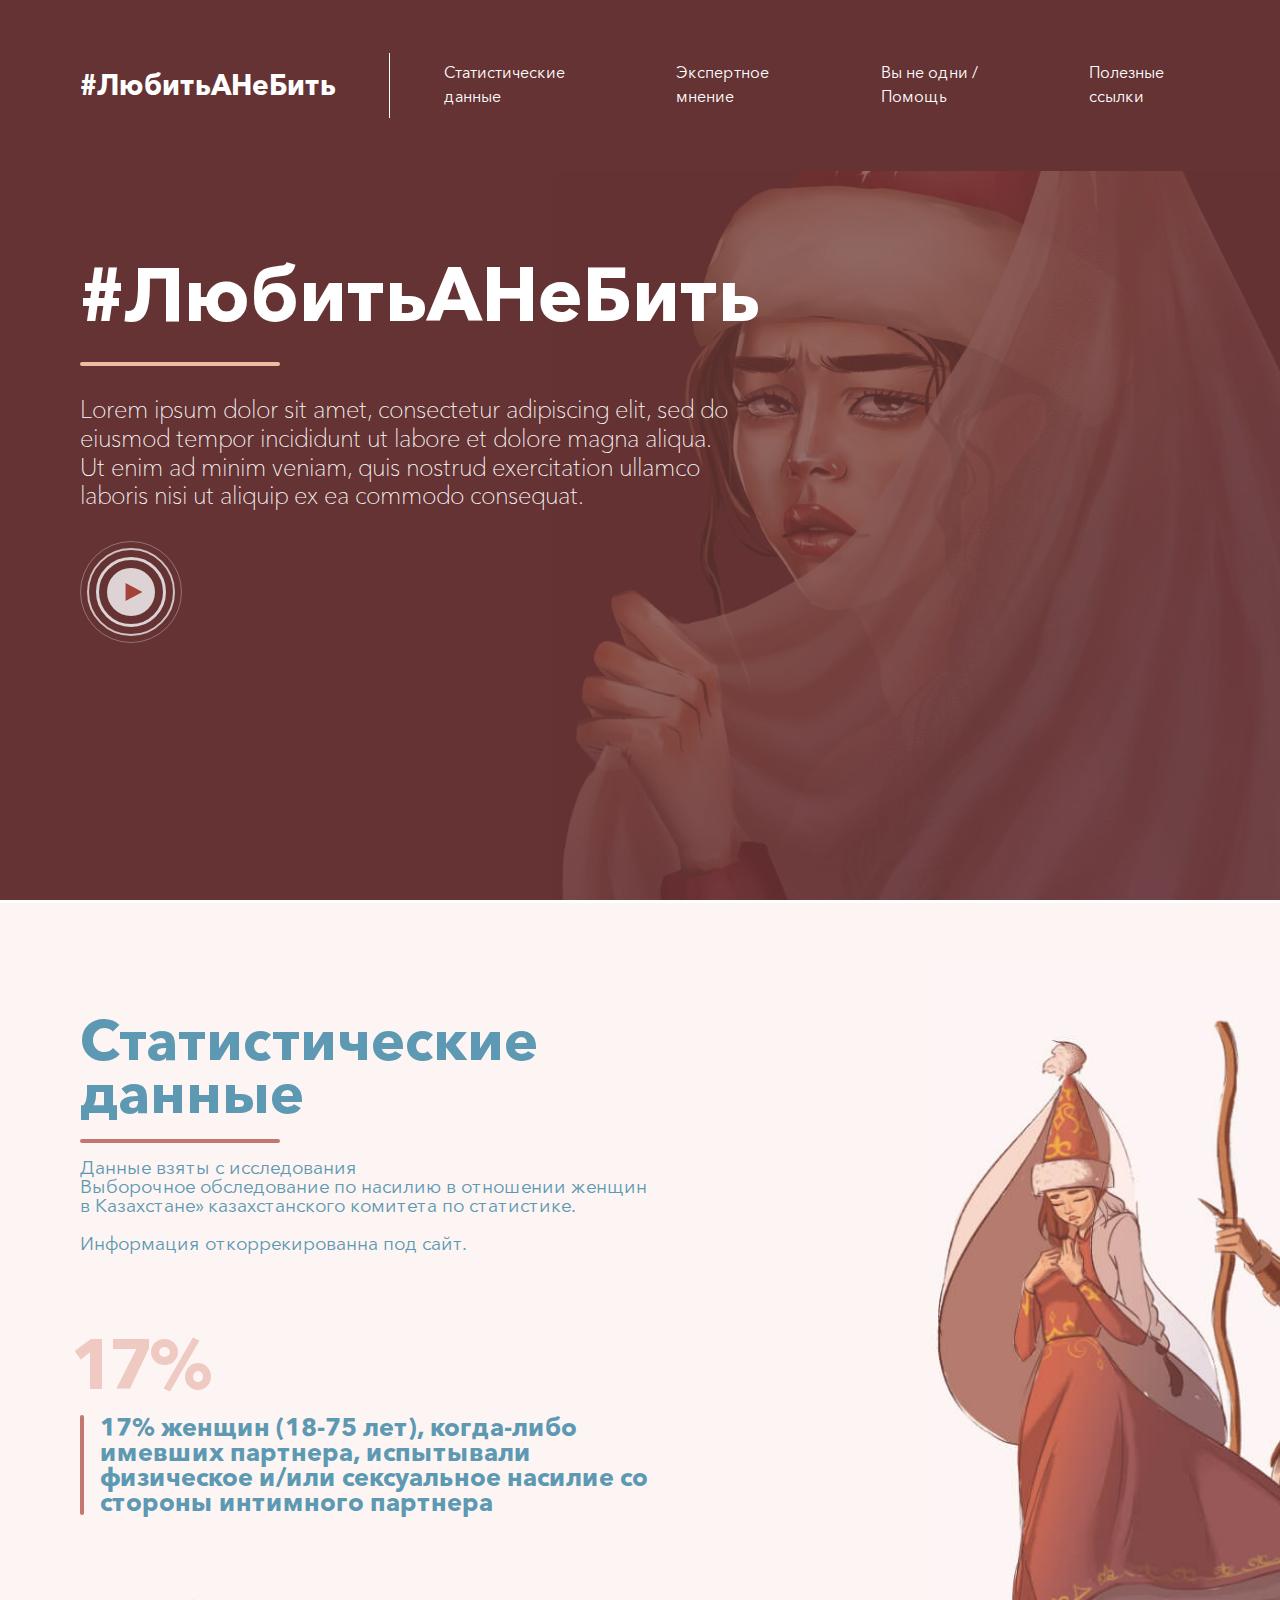
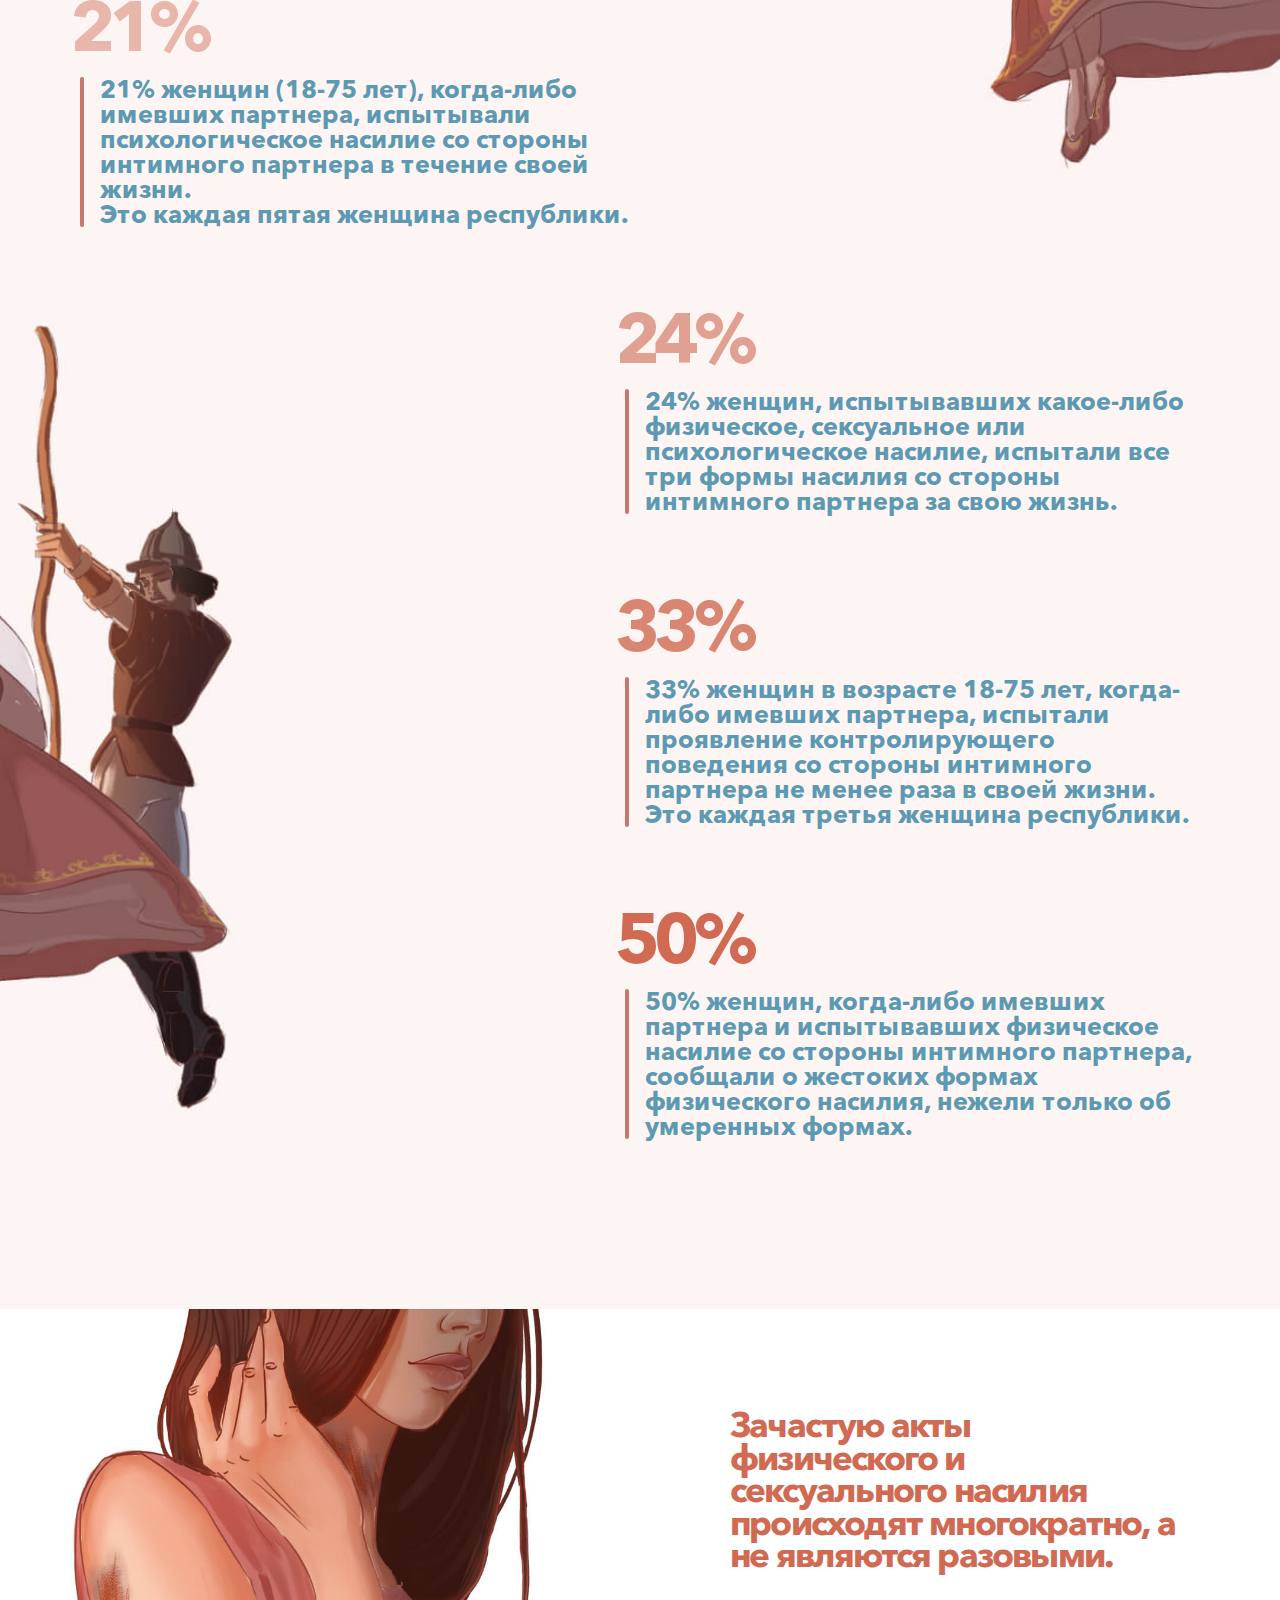
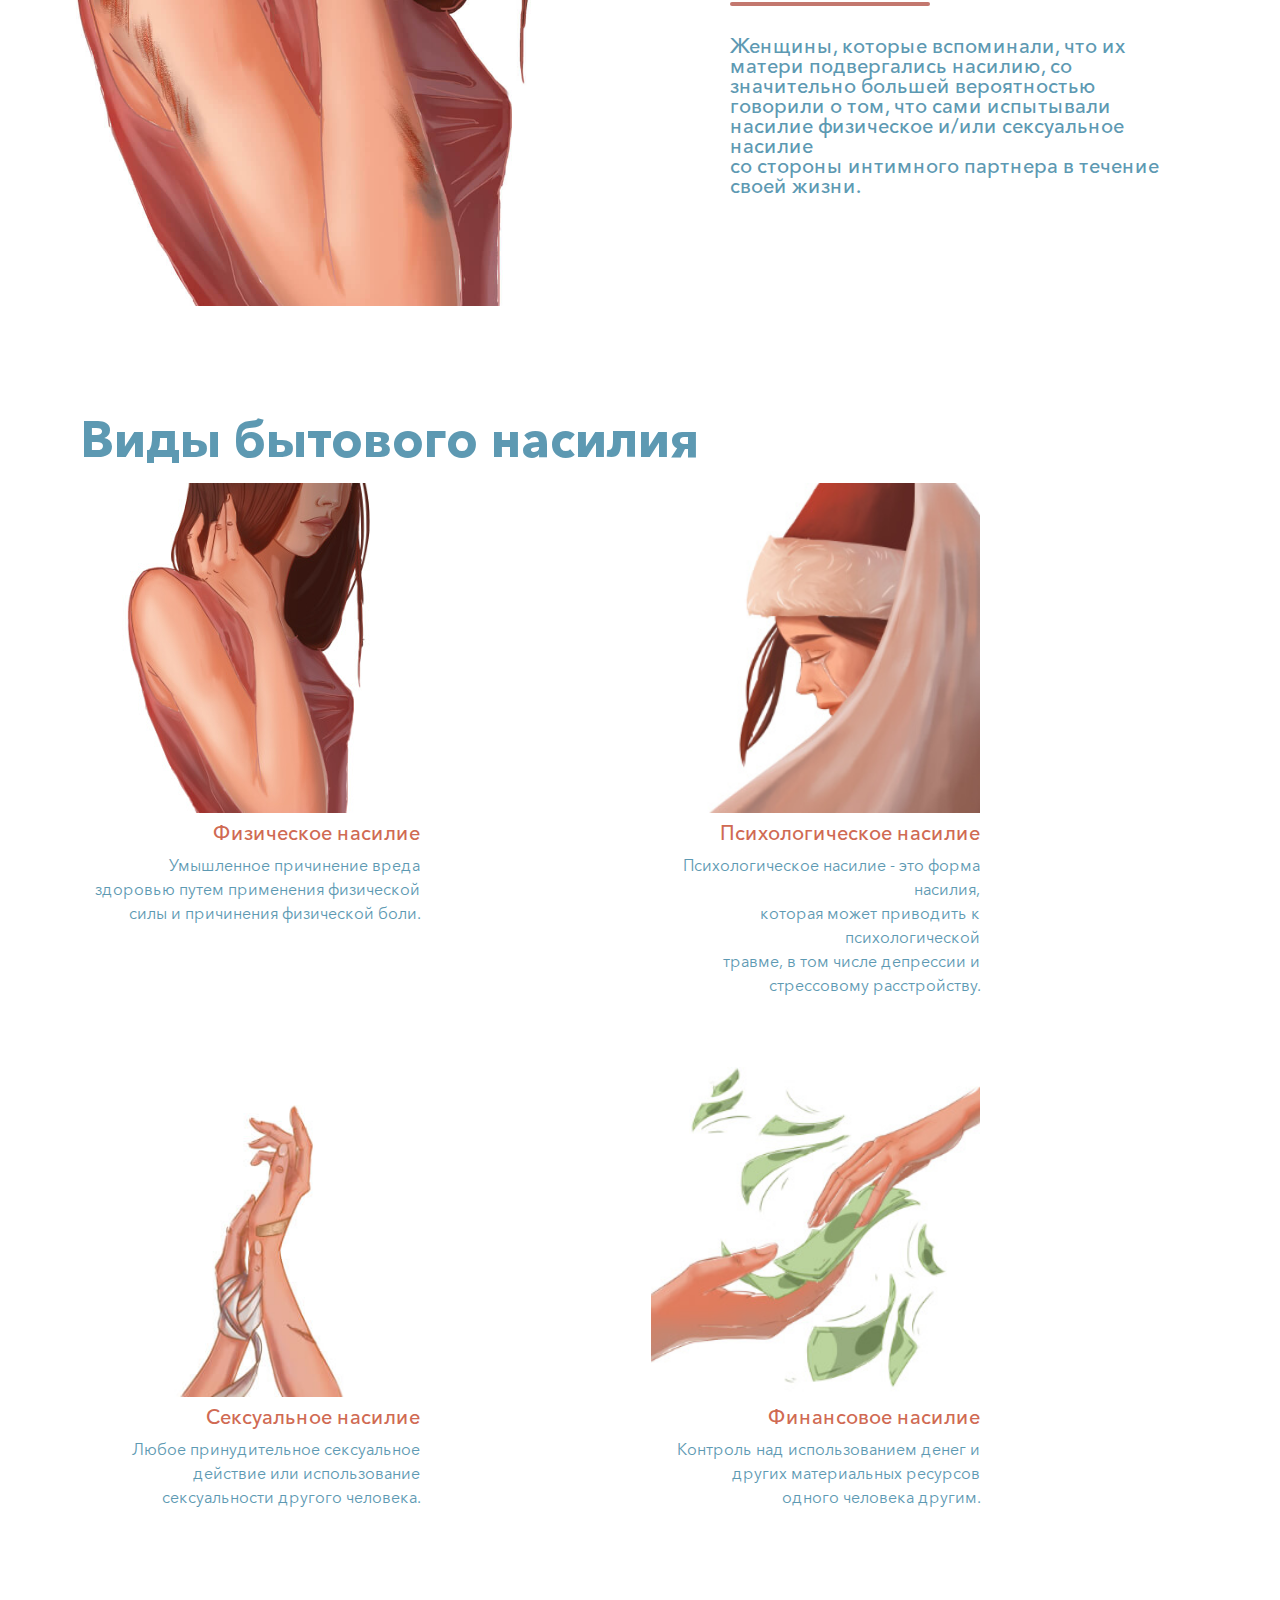
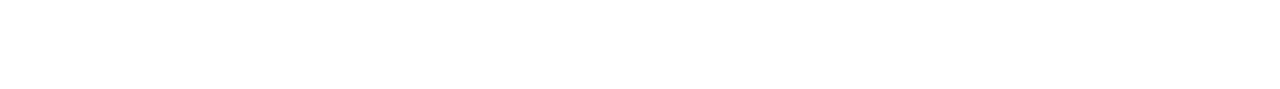
==== index.html @ 8e5fd55f "fc" ====
<!DOCTYPE html>
<html lang="ru" itemscope>
<head>
    <meta name="google-site-verification" content="" />
    <meta charset="utf-8">
    <meta name="viewport" content="width=device-width, initial-scale=1, shrink-to-fit=no">
    <meta http-equiv="x-ua-compatible" content="ie=edge">
    <meta name="description" content="#ЛюбитьАНеБить">
    <meta name="keywords" content="#ЛюбитьАНеБить">
    <meta name="author" content="Yerbol Syzdyk, Arshyn Sultangazy">
    <meta property="og:image" content="url_image">
    <title>#ЛюбитьАНеБить</title>
    <meta property="og:title" content="#ЛюбитьАНеБить">
    <meta property="twitter:title" content="#ЛюбитьАНеБить">
    <meta property="og:description" content="#ЛюбитьАНеБить">
    <meta property="twitter:description" content="#ЛюбитьАНеБить">
    <meta name="twitter:image" content="">
    <meta property="og:image" content="">
    <!-- <link itemprop="image" href="https://qpoint.kz/chatbot.png"> -->
    <meta property="og:type" content="website">
    <meta property="og:url" content="">
    <meta property="og:site_name" content="">
    <meta property="og:locale" content="ru-RU">
    <meta name="twitter:url" content="">
    <meta name="yandex-verification" content=""/>

    <link rel="shortcut icon" href="favicon.ico">

    <!-- build:css -->
    <link rel="stylesheet" href="assets/css/main.css">
    <link rel="stylesheet" href="assets/css/font-awesome.min.css">
    <!-- endbuild -->


    <!-- build:js -->
    <script src="assets/js/main.js"></script>
    <!-- endbuild -->
</head>

<body class="lang-ru">

<input type="hidden" value="index" id="sitepage">

<nav class="navbar navbar-expand-md fixed-top">
    <div class="container">
        <a class="navbar-brand nav-waypoint-link" href="#main">
            #ЛюбитьАНеБить
        </a>
        <button class="navbar-toggler" type="button" data-toggle="collapse" data-target="#mainNavbar" aria-controls="mainNavbar" aria-expanded="false" aria-label="Toggle navigation">
            <span class="d-none d-md-inline-block mr-3" style="color:#fff"> Меню </span>
            <span class="navbar-toggler-icon">
             <span class="navbar-toggler-icon-line"></span>
         </span>
        </button>

        <div class="collapse navbar-collapse" id="mainNavbar">
            <ul class="navbar-nav main-nav ml-0 justify-content-between">
                <li class="nav-item nav-waypoint-link">
                    <a class="nav-link" href="#statistics">Статистические <span class="d-md-block"></span>данные</a>
                </li>
                <li class="nav-item nav-waypoint-link">
                    <a class="nav-link" href="#expert">Экспертное <span class="d-md-block"></span>мнение</a>
                </li>
                <li class="nav-item nav-waypoint-link">
                    <a class="nav-link" href="#reviews">Вы не одни / <span class="d-md-block"></span>Помощь</a>
                </li>
                <li class="nav-item nav-waypoint-link">
                    <a class="nav-link" href="#platform">Полезные <span class="d-md-block"></span>ссылки</a>
                </li>
            </ul>
        </div>
    </div>
</nav>
<section id="main" class="first-section">
    <div class="subsection d-flex align-items-lg-center">
        <div class="container">
            <h1 class="main-title">#ЛюбитьАНеБить</h1>
            <div class="line"></div>
            <div class="main-info">
                <p>
                    Lorem ipsum dolor sit amet, consectetur adipiscing elit, sed do<br/>
                    eiusmod tempor incididunt ut labore et dolore magna aliqua.<br/>
                    Ut enim ad minim veniam, quis nostrud exercitation ullamco<br/>
                    laboris nisi ut aliquip ex ea commodo consequat.<br/>
                </p>
            </div>
            <div class="d-flex align-items-center flex-wrap">
                <a href="#" class="btn_play mb-5 mb-md-0" data-toggle="modal" data-target="#callbackModal">
                    <div class="btn circle">
                        <img src="assets/img/right-arrow.svg" alt="play" height="18px"/>
                    </div>
                    <div class="ring"></div>
                    <div class="ring"></div>
                    <div class="ring"></div>
                </a>
            </div>
        </div>
    </div>
</section>
<section data-waypoint="main" class="pt-1"></section>
<section id="statistics" class="section-statistics">
    <div class="container">
        <div class="d-flex flex-wrap justify-content-between">
            <div class="section_block section_block-title">
                <h2 class="section_title">
                    Статистические<br/>данные
                </h2>
                <div class="line"></div>
                <p class="section_subtitle" style="line-height: 1;">
                    Данные взяты с исследования<br/>
                    Выборочное обследование по насилию в отношении женщин в Казахстане» казахстанского комитета по статистике.<br/>
                    <br/>
                    Информация откоррекированна под сайт.
                </p>
            </div>
            <div class="section_block section_block-1">
                <h3 class="section_block_title" style="opacity: .3">
                    17%
                </h3>
                <p class="section_block_paragraph" style="line-height: 1;">
                    17% женщин (18-75 лет), когда-либо имевших партнера, испытывали физическое и/или сексуальное насилие со стороны интимного партнера
                </p>
            </div>
            <div class="section_block section_block-2">
                <h3 class="section_block_title" style="opacity: .45">
                    21%
                </h3>
                <p class="section_block_paragraph" style="line-height: 1;">
                    21% женщин (18-75 лет), когда-либо имевших партнера, испытывали психологическое насилие со стороны интимного партнера в течение своей жизни.<br/>
                    Это каждая пятая женщина республики.
                </p>
            </div>
            <div class="section_block section_block-3">
                <h3 class="section_block_title" style="opacity: .6">
                    24%
                </h3>
                <p class="section_block_paragraph" style="line-height: 1;">
                    24% женщин, испытывавших какое-либо физическое, сексуальное или психологическое насилие, испытали все три формы насилия со стороны интимного партнера за свою жизнь.
                </p>
            </div>
            <div class="section_block section_block-4">
                <h3 class="section_block_title" style="opacity: .8">
                    33%
                </h3>
                <p class="section_block_paragraph" style="line-height: 1;">
                    33% женщин в возрасте 18-75 лет, когда-либо имевших партнера, испытали проявление контролирующего поведения со стороны интимного партнера не менее раза в своей жизни.<br/>
                    Это каждая третья женщина республики.
                </p>
            </div>
            <div class="section_block section_block-5">
                <h3 class="section_block_title">
                    50%
                </h3>
                <p class="section_block_paragraph" style="line-height: 1;">
                    50% женщин, когда-либо имевших партнера и испытывавших физическое насилие со стороны интимного партнера, сообщали о жестоких формах физического насилия, нежели только об умеренных формах.
                </p>
            </div>
        </div>
        <img class="section_bg_image" src="./assets/img/kyzzhybek.jpg" alt="">
    </div>
</section>
<section id="expert" class="section-expert-1">
    <img src="./assets/img/3333.jpg" alt="" class="section_bg_image"/>
    <div class="container">
        <div class="section_body">
            <h2 class="section_title">
                Зачастую акты<span class="d-xl-block"></span>
                физического и<span class="d-xl-block"></span>
                сексуального насилия <span class="d-xl-block"></span>
                происходят многократно, а не являются разовыми.
            </h2>
            <div class="line"></div>
            <p class="section_subtitle">
                Женщины, которые вспоминали, что их<span class="d-xl-block"></span>
                матери подвергались насилию, со<span class="d-xl-block"></span>
                значительно большей вероятностью<span class="d-xl-block"></span>
                говорили о том, что сами испытывали<span class="d-xl-block"></span>
                насилие физическое и/или сексуальное<span class="d-xl-block"></span>
                насилие<span class="d-xl-block"></span>
                со стороны интимного партнера в течение своей жизни.
            </p>
        </div>
    </div>
</section>
<section data-waypoint="expert" class="section-expert-2">
    <div class="container">
        <h2 class="section_title">Виды бытового насилия</h2>
        <div class="d-flex flex-wrap types_container">
            <div class="type_container">
                <div class="type_body">
                    <img src="./assets/img/33.jpg" alt="" class="type_image"/>
                    <h4 class="type_title">Физическое насилие</h4>
                    <p class="type_text">
                        Умышленное причинение вреда<span class="d-xl-block"></span>
                        здоровью путем применения физической<span class="d-xl-block"></span>
                        силы и причинения физической боли.
                    </p>
                    <a href="#" class="type_link">Читать далее <img src="./assets/img/arrow-right.svg" alt="͢"/></a>
                </div>
            </div>
            <div class="type_container">
                <div class="type_body">
                    <img src="./assets/img/22.jpg" alt="" class="type_image"/>
                    <h4 class="type_title">Психологическое насилие</h4>
                    <p class="type_text">
                        Психологическое насилие - это форма насилия,<span class="d-xl-block"></span>
                        которая может приводить к психологической<span class="d-xl-block"></span>
                        травме, в том числе депрессии и<span class="d-xl-block"></span>
                        стрессовому расстройству.
                    </p>
                    <a href="#" class="type_link">Читать далее <img src="./assets/img/arrow-right.svg" alt="͢"/></a>
                </div>
            </div>
            <div class="type_container">
                <div class="type_body">
                    <img src="./assets/img/11.jpg" alt="" class="type_image"/>
                    <h4 class="type_title">Сексуальное насилие</h4>
                    <p class="type_text">
                        Любое принудительное сексуальное<span class="d-xxxl-block"></span>
                        действие или использование<span class="d-xl-block"></span>
                        сексуальности другого человека.
                    </p>
                    <a href="#" class="type_link">Читать далее <img src="./assets/img/arrow-right.svg" alt="͢"/></a>
                </div>
            </div>
            <div class="type_container">
                <div class="type_body">
                    <img src="./assets/img/44.jpg" alt="" class="type_image"/>
                    <h4 class="type_title">Финансовое насилие</h4>
                    <p class="type_text">
                        Контроль над использованием денег и<span class="d-xl-block"></span>
                        других материальных ресурсов<span class="d-xl-block"></span>
                        одного человека другим.
                    </p>
                    <a href="#" class="type_link">Читать далее <img src="./assets/img/arrow-right.svg" alt="͢"/></a>
                </div>
            </div>
        </div>
    </div>

</section>
<!--<footer class="footer pt-6 pb-5 bg-main">-->
    <!--<div class="container">-->
        <!--<div class="row">-->
            <!--<div class="col-12 col-md-3 mb-5 text-md-left text-center">-->
                <!--<a href="#" class="d-block mb-md-5">-->
                    <!--<img src="assets/img/logo.svg" height="30" alt="logo svg">-->
                <!--</a>-->
                <!--<p class="mb-0">-->
                    <!--Все права защищены.<br/>-->
                    <!--“Qpoint”, 2017-2018-->
                <!--</p>-->
            <!--</div>-->
            <!--<div class="col-12 col-md-3 mb-5 text-center text-md-left">-->
                <!--<p class="mb-md-2">-->
                    <!--<a href="#main">Главная</a>-->
                <!--</p>-->
                <!--<p class="mb-md-2">-->
                    <!--<a href="#advantages">Преимущества</a>-->
                <!--</p>-->
                <!--<p class="mb-md-2">-->
                    <!--<a href="#products">Что вы получите?</a>-->
                <!--</p>-->
                <!--<p class="mb-md-2">-->
                    <!--<a href="#reviews">Отзывы</a>-->
                <!--</p>-->
                <!--<p class="mb-md-2">-->
                    <!--<a href="#platform">Платформа</a>-->
                <!--</p>-->
            <!--</div>-->
            <!--<div class="col-12 col-md-3 mb-5 text-center text-md-left">-->
                <!--<p class="mb-md-5">-->
                    <!--010001, Республика Казахстан,<br/>-->
                    <!--г. Алматы, ул. Байзакова, 280<br/>-->
                    <!--БЦ «Almaty Towers», SmArtPoint-->
                <!--</p>-->
            <!--</div>-->
            <!--<div class="col-12 col-md-3 mb-5 text-center text-md-left">-->
                <!--<p class="color-white">-->
                    <!--<a href="tel:+7775983-95-37">Телефон: +7 775 983-95-37</a>-->
                <!--</p>-->
                <!--<p class="color-white">-->
                    <!--<a href="mailto:info@qpoint.kz">E-mail: info@qpoint.kz</a>-->

                <!--</p>-->
                <!--<p class="color-white">-->
                    <!--<a class="padding3px" style="padding-left: 0;" href="https://www.t.me/qpointbot"><i class="fa fa-telegram fa-2x"></i>-->
                    <!--</a>-->
                    <!--<a class="padding3px" href="https://www.instagram.com/qpointkz"><i class="fa fa-instagram fa-2x"></i>-->
                    <!--</a>-->
                    <!--&lt;!&ndash; social-icon &ndash;&gt;-->
                    <!--<a class="padding3px" href="https://twitter.com/qpoint13"><i class="fa fa-twitter-square fa-2x"></i>-->
                    <!--</a>&lt;!&ndash; End / social-icon &ndash;&gt;-->

                    <!--&lt;!&ndash; social-icon &ndash;&gt;-->
                    <!--<a class="padding3px" href="https://vk.com/qpointbot"><i class="fa fa-vk fa-2x"></i>-->
                    <!--</a>&lt;!&ndash; End / social-icon &ndash;&gt;-->

                    <!--&lt;!&ndash; social-icon &ndash;&gt;-->
                    <!--<a class="padding3px" href="https://fb.me/qpointkz"><i class="fa fa-facebook-square fa-2x"></i>-->
                    <!--</a>&lt;!&ndash; End / social-icon &ndash;&gt;-->



                <!--</p>-->
                <!--&lt;!&ndash; <button class="btn" data-toggle="modal" data-target="#callbackModal">-->
										<!--Отправить запрос-->
								<!--</button> &ndash;&gt;-->
            <!--</div>-->
        <!--</div>-->
    <!--</div>-->
<!--</footer>-->

<div class="modal fade" id="callbackModal" tabindex="-1" role="dialog" aria-labelledby="callbackModalLabel" aria-hidden="true">
    <div class="modal-dialog modal-form modal-dialog-centered" role="document">
        <div class="modal-content">
            <div class="modal-body">
                <p class="modal-title" id="callbackModalLabel" style="font-size: 2.6rem">Отправьте нам заявку и мы свяжемся с вами</p>
                <button type="button" class="close modal-closer" style="font-size: 1.6rem;line-height: 4.6rem;" data-dismiss="modal" aria-label="Close">
                        <span aria-hidden="true">
                            <span class="icon-close"></span>
                        </span>
                </button>
                <hr class="modal-hr">
                <form id="callbackForm" class="row" method="post">
                    <div class="form-group col-md-6 mb-5">
                        <label for="name">Имя: *</label>
                        <input type="text" required name="name" id="name" class="form-control" placeholder="Ваше имя">
                    </div>
                    <div class="form-group col-md-6 mb-5">
                        <label for="phone">Номер телефона: *</label>
                        <input type="text" required name="phone" id="phone" class="form-control" placeholder="Ваш номер телефона">
                    </div>
                    <div class="form-group col-md-12 mb-20">
                        <label for="extra">Дополнительно: </label>
                        <textarea name="extra" id="extra" class="form-control" placeholder="Введите Ваше сообщение"></textarea>
                    </div>
                    <p class="col-md-12 notifier" style="margin-bottom: 46px">
                        * Внимание! Мы не передаем никаких данных 3-м лицам. Все конфиденциально.
                    </p>
                    <div class="col-md-12">
                        <button class="btn btn-primary" type="submit">
                            <span class="ajax-status" >Отправить</span>
                        </button>
                    </div>
                </form>
            </div>
        </div>
    </div>
    <div class="modal-dialog modal-thanks modal-dialog-centered" style="display: none;" role="document">
        <div class="modal-content">
            <div class="modal-body">
                <p class="h2 text-center font-weight-bold my-6">
                    Большое спасибо! :D<br>
                    Ваша заявка принята <span class="icon-checkmark"></span>
                </p>
                <p class="notifier text-right">
                    <a href="#" data-dismiss="modal" class="color-gray">Закрыть</a>
                </p>
            </div>
        </div>
    </div>
</div>
</body>

</html>
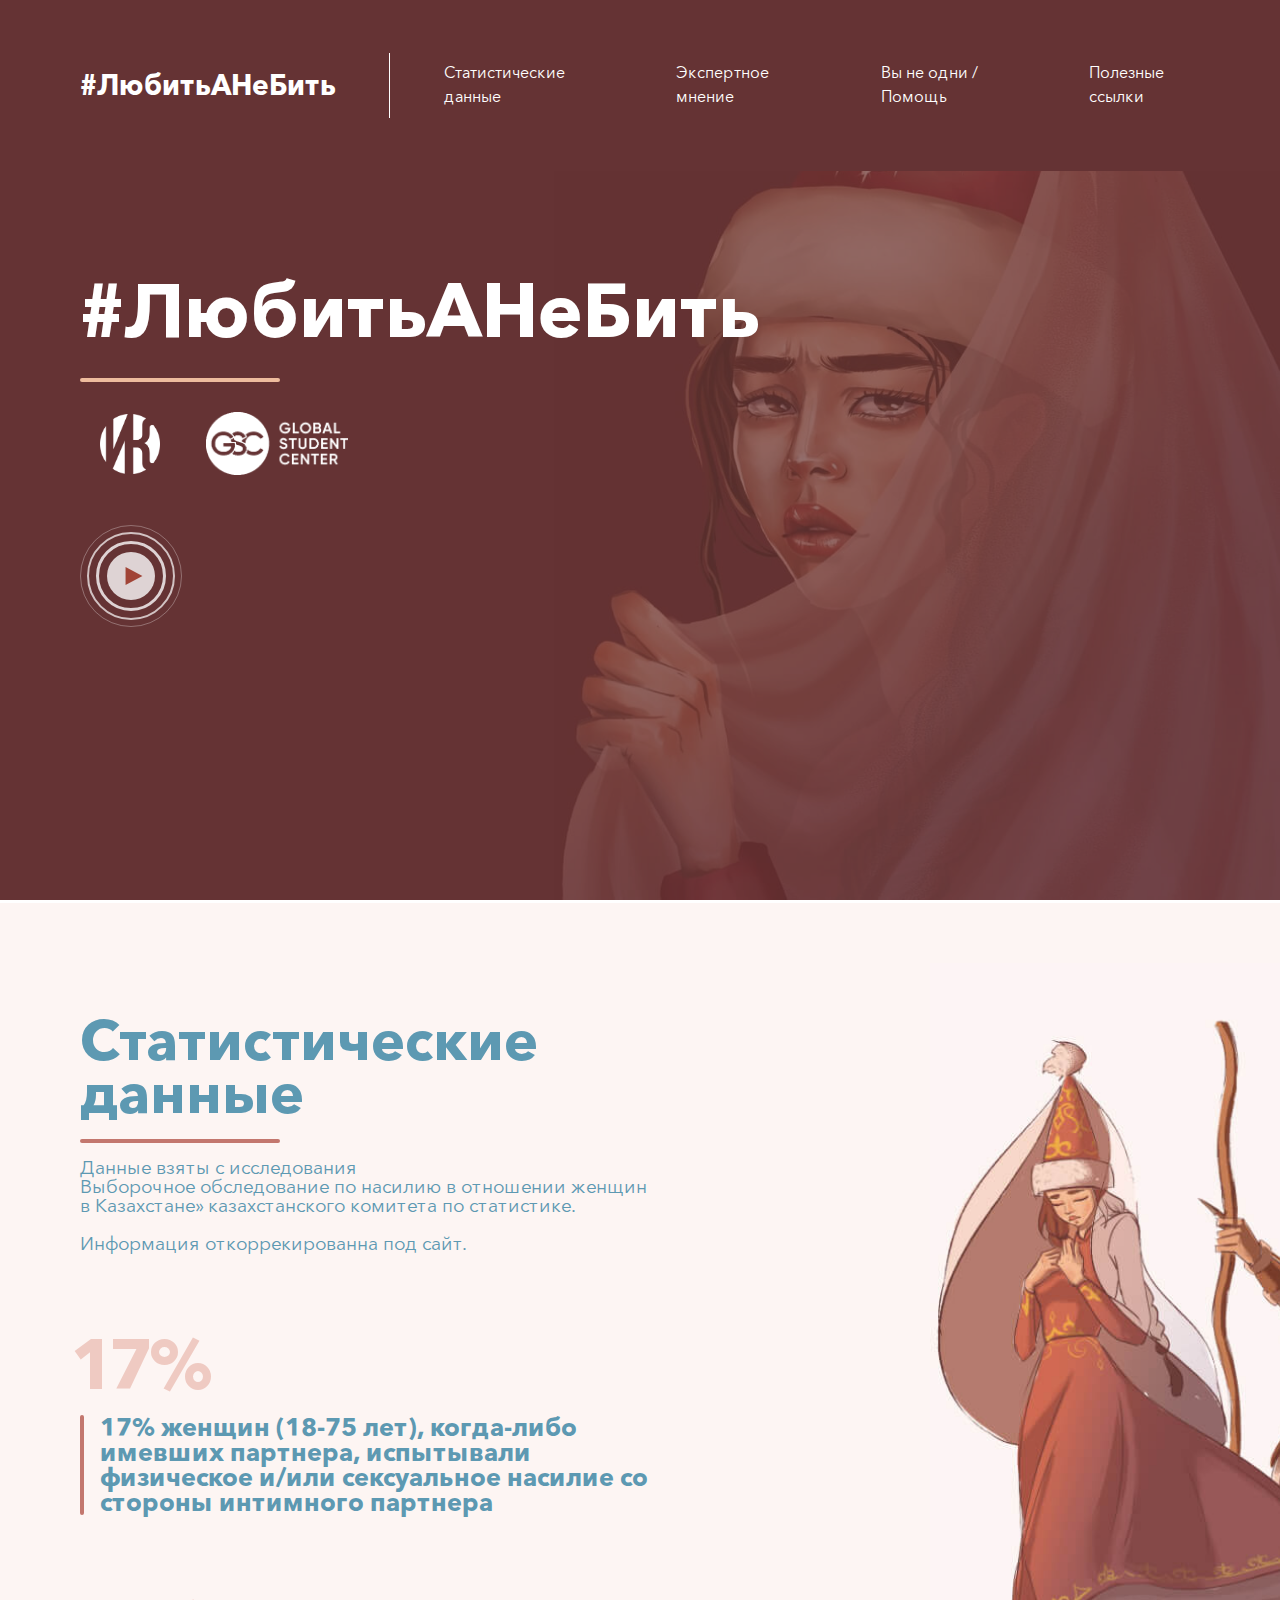
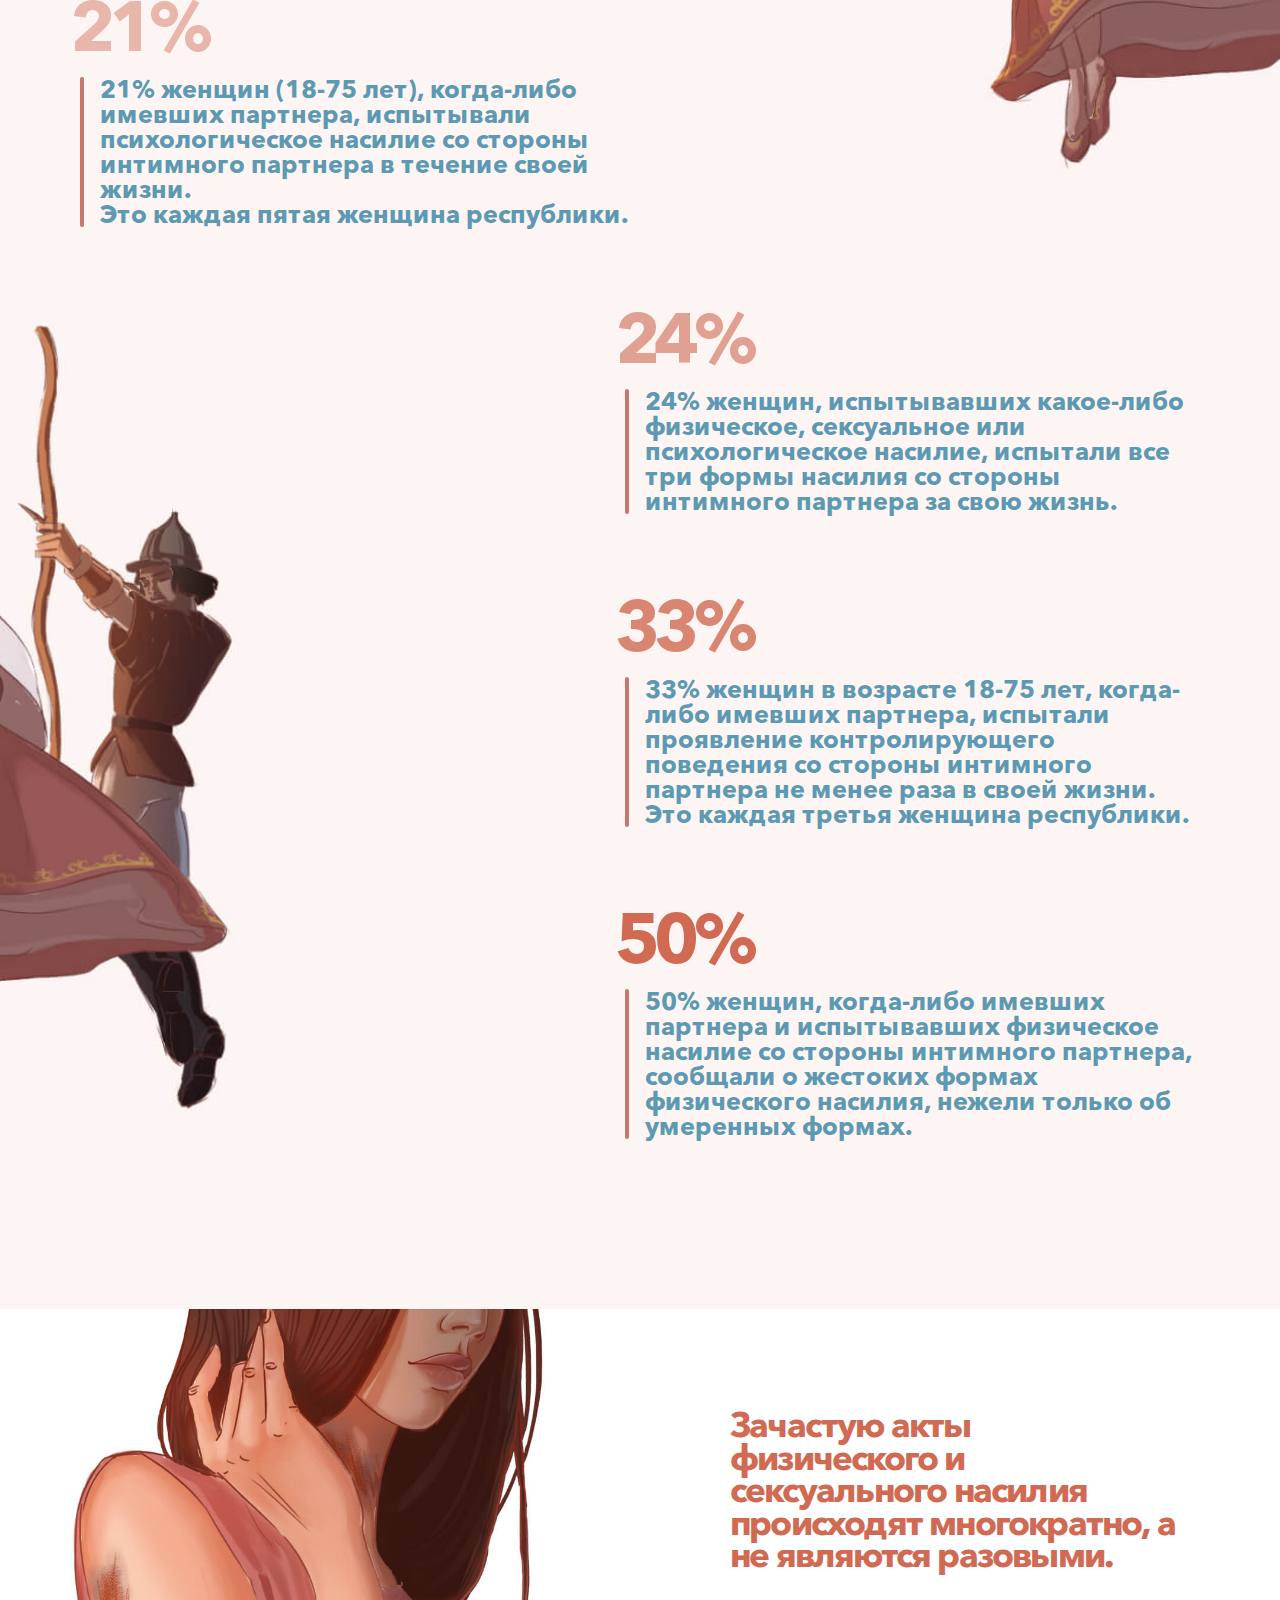
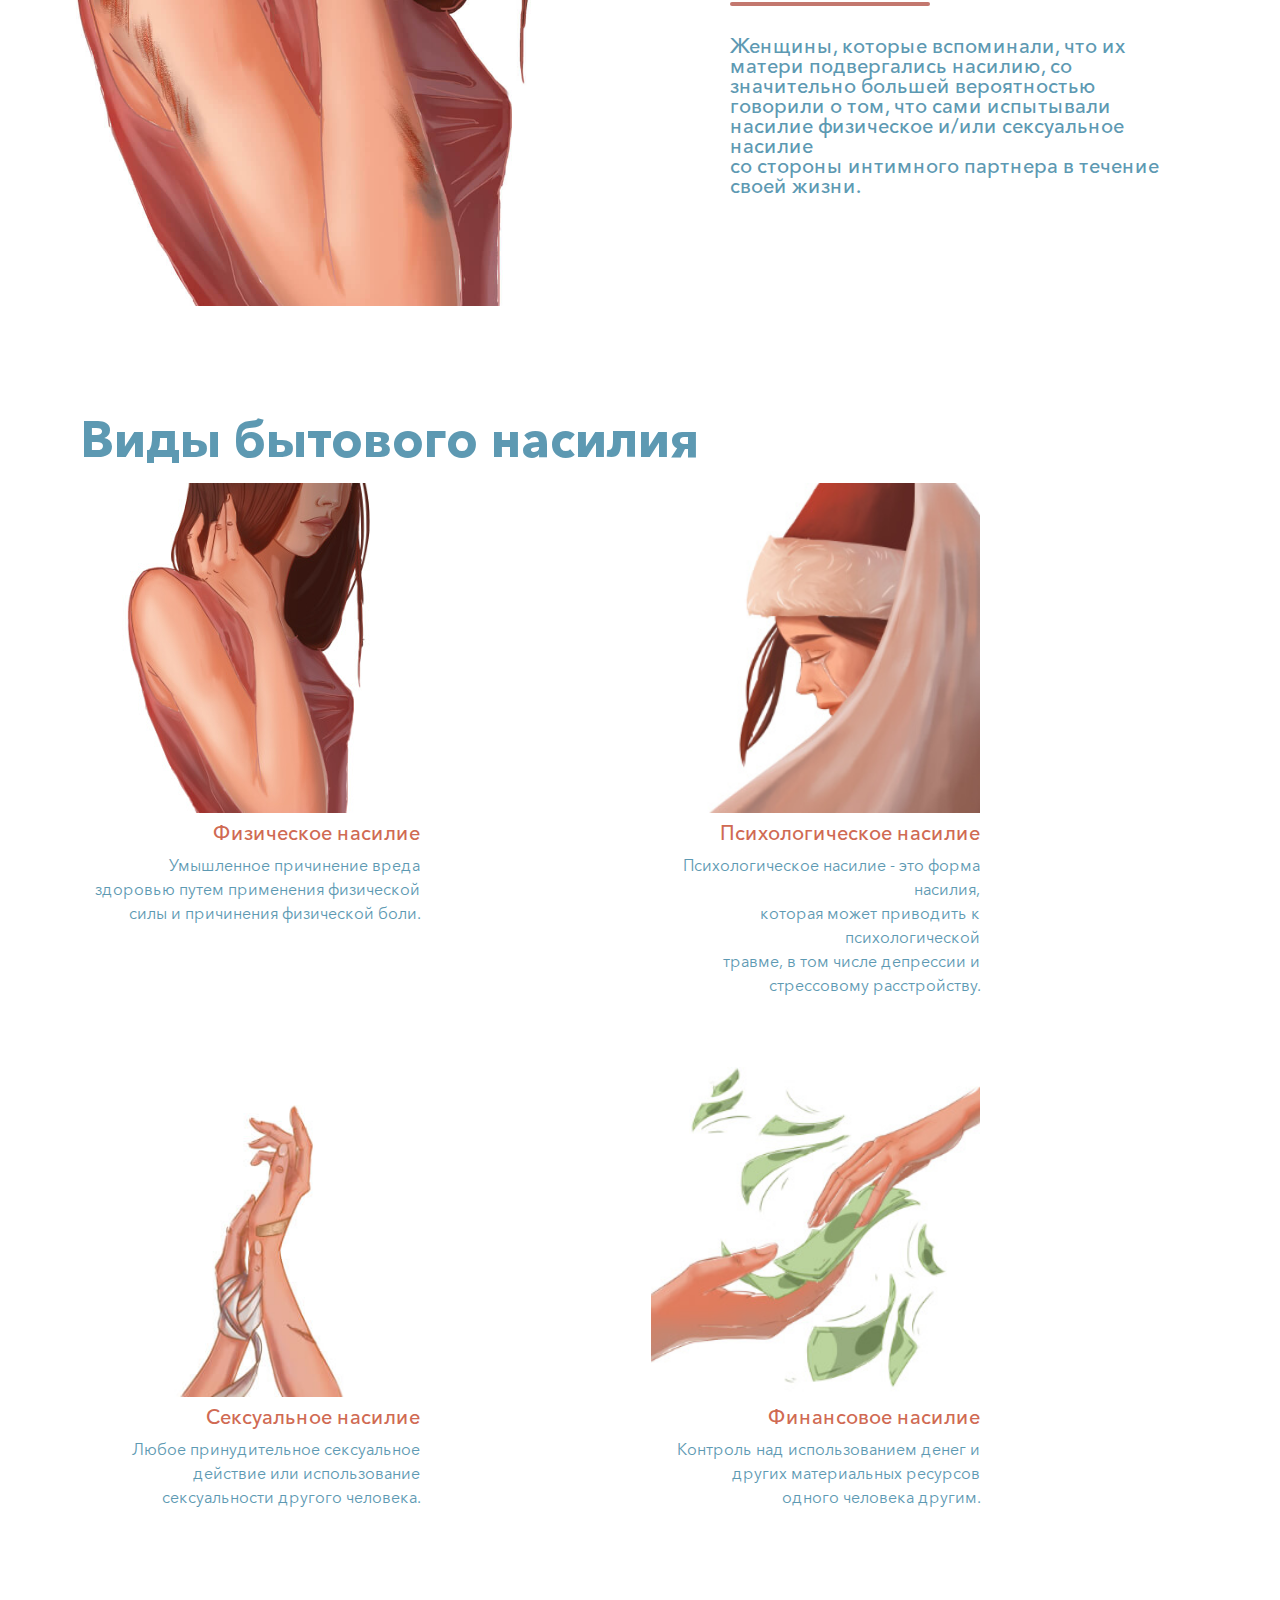
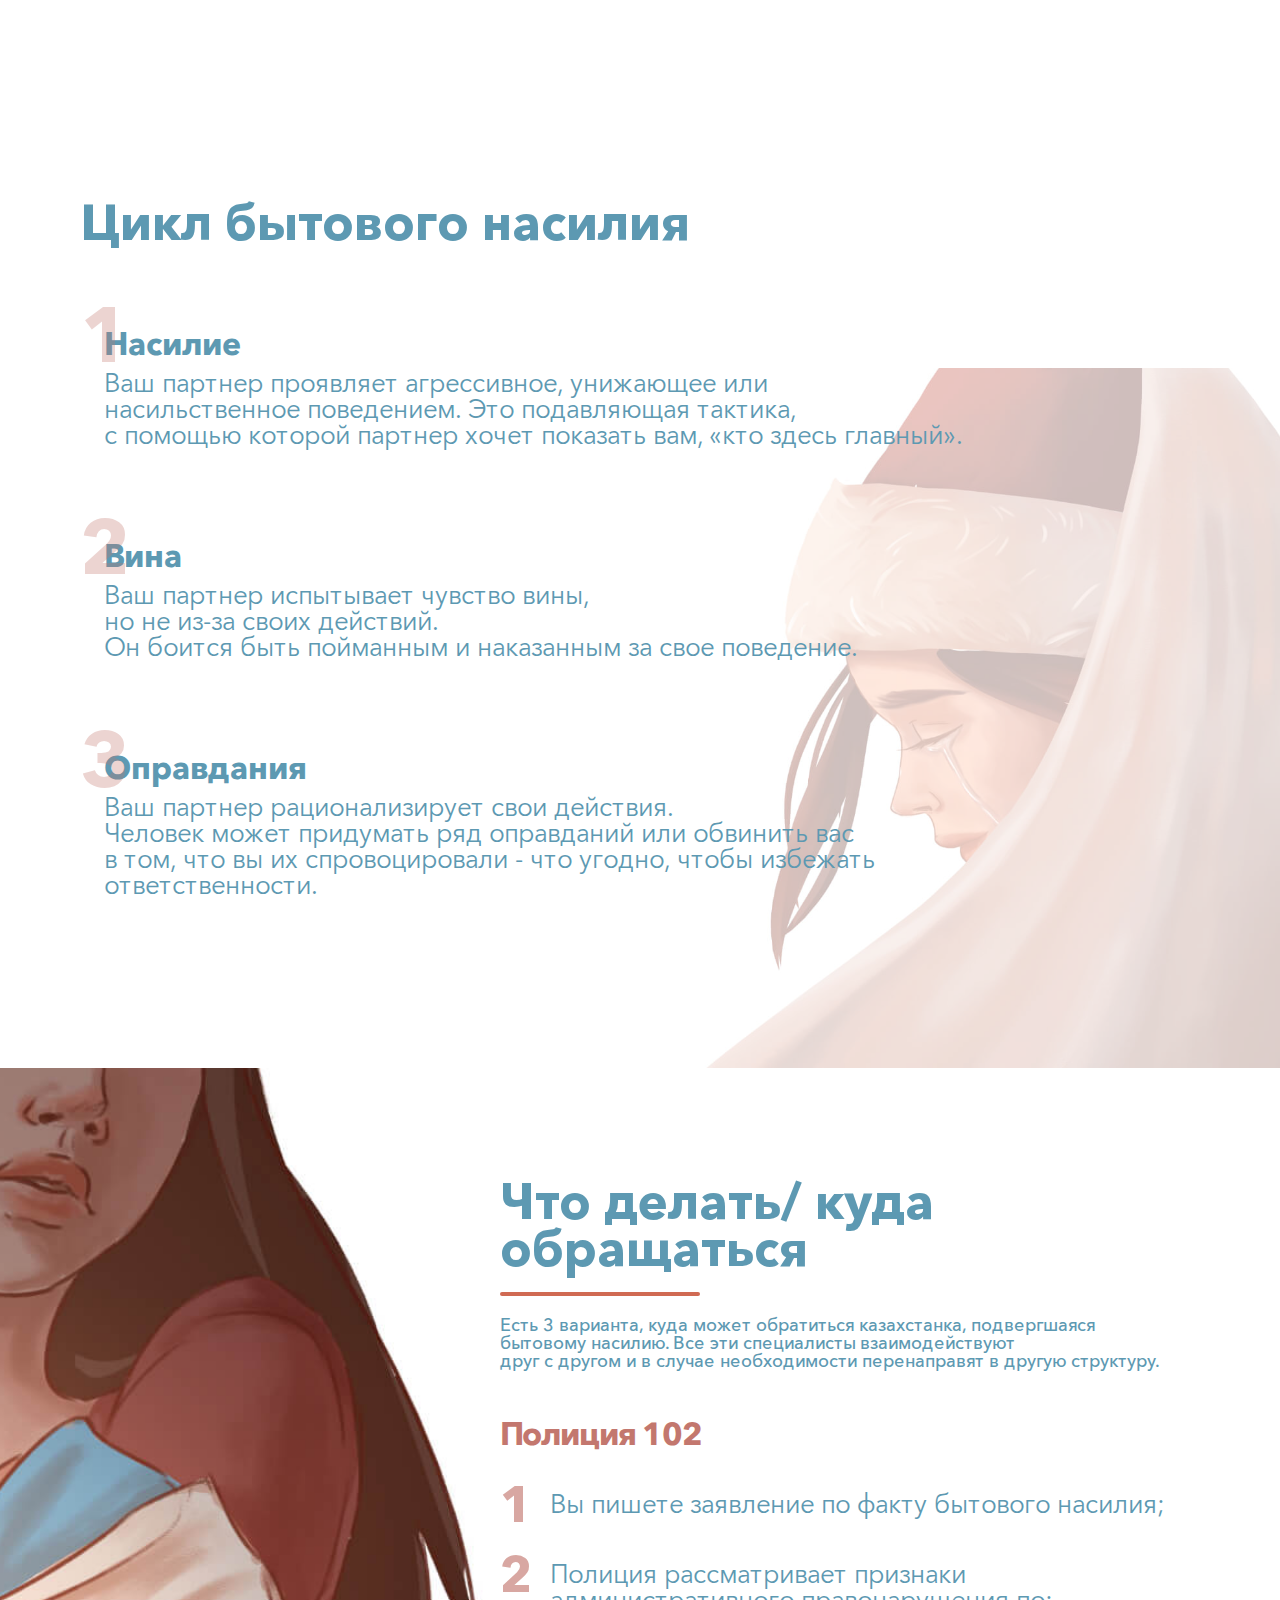
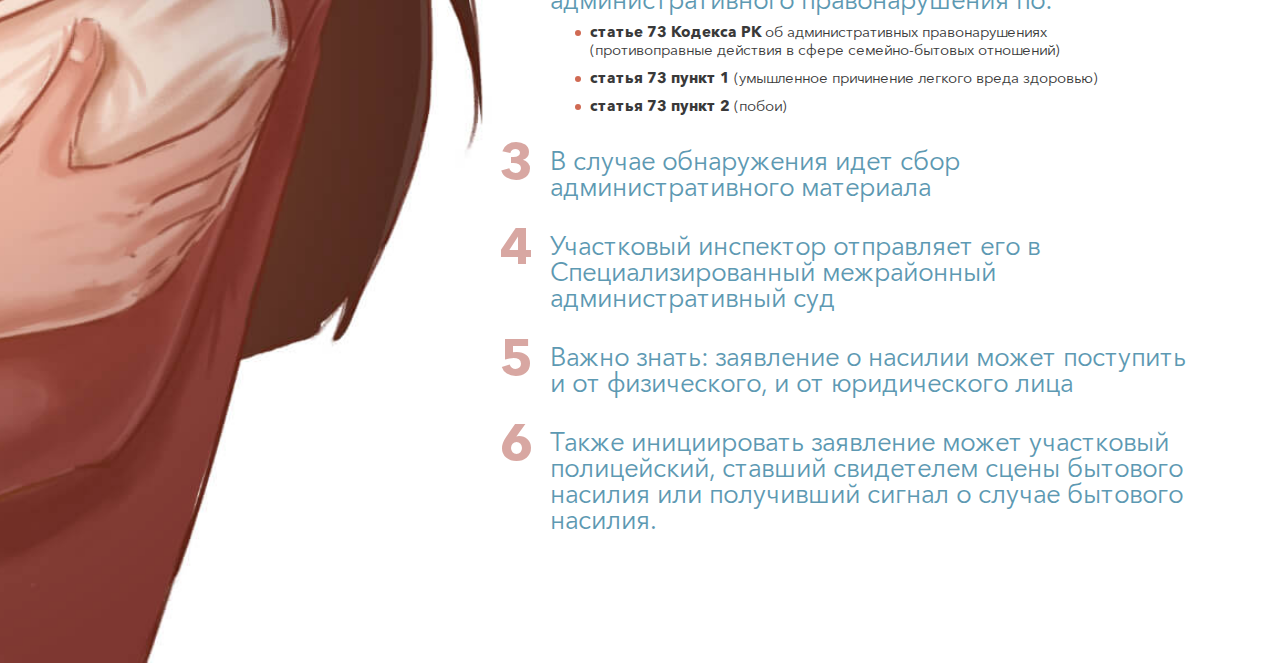
==== commit 2fefa1d7: "create help section" ====
--- a/index.html
+++ b/index.html
@@ -63,10 +63,10 @@
                     <a class="nav-link" href="#expert">Экспертное <span class="d-md-block"></span>мнение</a>
                 </li>
                 <li class="nav-item nav-waypoint-link">
-                    <a class="nav-link" href="#reviews">Вы не одни / <span class="d-md-block"></span>Помощь</a>
+                    <a class="nav-link" href="#help">Вы не одни / <span class="d-md-block"></span>Помощь</a>
                 </li>
                 <li class="nav-item nav-waypoint-link">
-                    <a class="nav-link" href="#platform">Полезные <span class="d-md-block"></span>ссылки</a>
+                    <a class="nav-link" href="#links">Полезные <span class="d-md-block"></span>ссылки</a>
                 </li>
             </ul>
         </div>
@@ -78,12 +78,8 @@
             <h1 class="main-title">#ЛюбитьАНеБить</h1>
             <div class="line"></div>
             <div class="main-info">
-                <p>
-                    Lorem ipsum dolor sit amet, consectetur adipiscing elit, sed do<br/>
-                    eiusmod tempor incididunt ut labore et dolore magna aliqua.<br/>
-                    Ut enim ad minim veniam, quis nostrud exercitation ullamco<br/>
-                    laboris nisi ut aliquip ex ea commodo consequat.<br/>
-                </p>
+                <img src="./assets/img/logo-01.png" alt="" style="height: 60px; margin-left: 20px;margin-right: 20px; margin-bottom: 20px"/>
+                <img src="./assets/img/gsc.png" alt="" style="height: 63px; margin-bottom: 20px; margin-left: 20px;"/>
             </div>
             <div class="d-flex align-items-center flex-wrap">
                 <a href="#" class="btn_play mb-5 mb-md-0" data-toggle="modal" data-target="#callbackModal">
@@ -238,8 +234,105 @@
             </div>
         </div>
     </div>
-
-</section>
+</section>
+<section data-waypoint="expert" class="section-expert-3">
+    <div class="container">
+        <h2 class="section_title">Цикл бытового насилия</h2>
+        <div class="line"></div>
+        <div class="d-flex flex-wrap cycles_container">
+            <div class="cycle_container">
+                <div class="cycle_body">
+                    <h2 class="cycle_number">1</h2>
+                    <h4 class="cycle_title">Насилие</h4>
+                    <p class="cycle_text">
+                        Ваш партнер проявляет агрессивное, унижающее или<span class="d-xl-block"></span>
+                        насильственное поведением. Это подавляющая тактика,<span class="d-xl-block"></span>
+                        с помощью которой партнер хочет показать вам, «кто здесь главный».
+                    </p>
+                </div>
+            </div>
+            <div class="cycle_container">
+                <div class="cycle_body">
+                    <h2 class="cycle_number">2</h2>
+                    <h4 class="cycle_title">Вина</h4>
+                    <p class="cycle_text">
+                        Ваш партнер испытывает чувство вины,<span class="d-xl-block"></span>
+                        но не из-за своих действий.<span class="d-xl-block"></span>
+                        Он боится быть пойманным и наказанным за свое поведение.
+                    </p>
+                </div>
+            </div>
+            <div class="cycle_container">
+                <div class="cycle_body">
+                    <h2 class="cycle_number">3</h2>
+                    <h4 class="cycle_title">Оправдания</h4>
+                    <p class="cycle_text">
+                        Ваш партнер рационализирует свои действия.<span class="d-xl-block"></span>
+                        Человек может придумать ряд оправданий или обвинить вас<span class="d-xl-block"></span>
+                        в том, что вы их спровоцировали - что угодно, чтобы избежать ответственности.
+                    </p>
+                </div>
+            </div>
+        </div>
+    </div>
+</section>
+<section id="help" class="section-help">
+    <div class="container">
+        <div class="section_body">
+            <div class="section_title">
+                Что делать/ куда обращаться
+            </div>
+            <div class="line"></div>
+            <div class="section_subtitle">
+                Есть 3 варианта, куда может обратиться казахстанка, подвергшаяся<span class="d-xl-block"></span>
+                бытовому насилию. Все эти специалисты взаимодействуют<span class="d-xl-block"></span>
+                друг с другом и в случае необходимости перенаправят в другую структуру.
+            </div>
+            <div class="helps_container">
+                <div class="help_title">
+                    Полиция 102
+                </div>
+                <ul class="help_container">
+                    <li class="help_body">
+                        <h4 class="help_number">1</h4>
+                        <p class="help_text">Вы пишете заявление по факту бытового насилия;</p>
+                    </li>
+                    <li class="help_body">
+                        <h4 class="help_number">2</h4>
+                        <p class="help_text">Полиция рассматривает признаки административного правонарушения по:</p>
+                        <ul class="help_child">
+                            <li><strong>cтатье 73 Кодекса РК</strong> об административных правонарушениях<br/>
+                                (противоправные действия в сфере семейно-бытовых отношений)</li>
+                            <li><strong>статья 73 пункт 1</strong> (умышленное причинение легкого вреда здоровью)</li>
+                            <li><strong>статья 73 пункт 2</strong> (побои)</li>
+                        </ul>
+                    </li>
+                    <li class="help_body">
+                        <h4 class="help_number">3</h4>
+                        <p class="help_text">В случае обнаружения идет сбор административного материала</p>
+                    </li>
+                    <li class="help_body">
+                        <h4 class="help_number">4</h4>
+                        <p class="help_text">Участковый инспектор отправляет его в Специализированный
+                            межрайонный административный суд</p>
+                    </li>
+                    <li class="help_body">
+                        <h4 class="help_number">5</h4>
+                        <p class="help_text">Важно знать: заявление о насилии может поступить и от
+                            физического, и от юридического лица</p>
+                    </li>
+                    <li class="help_body">
+                        <h4 class="help_number">6</h4>
+                        <p class="help_text">Также инициировать заявление может участковый полицейский,
+                            ставший свидетелем сцены бытового насилия или получивший сигнал о
+                            случае бытового насилия.</p>
+                    </li>
+                </ul>
+            </div>
+        </div>
+    </div>
+</section>
+
 <!--<footer class="footer pt-6 pb-5 bg-main">-->
     <!--<div class="container">-->
         <!--<div class="row">-->
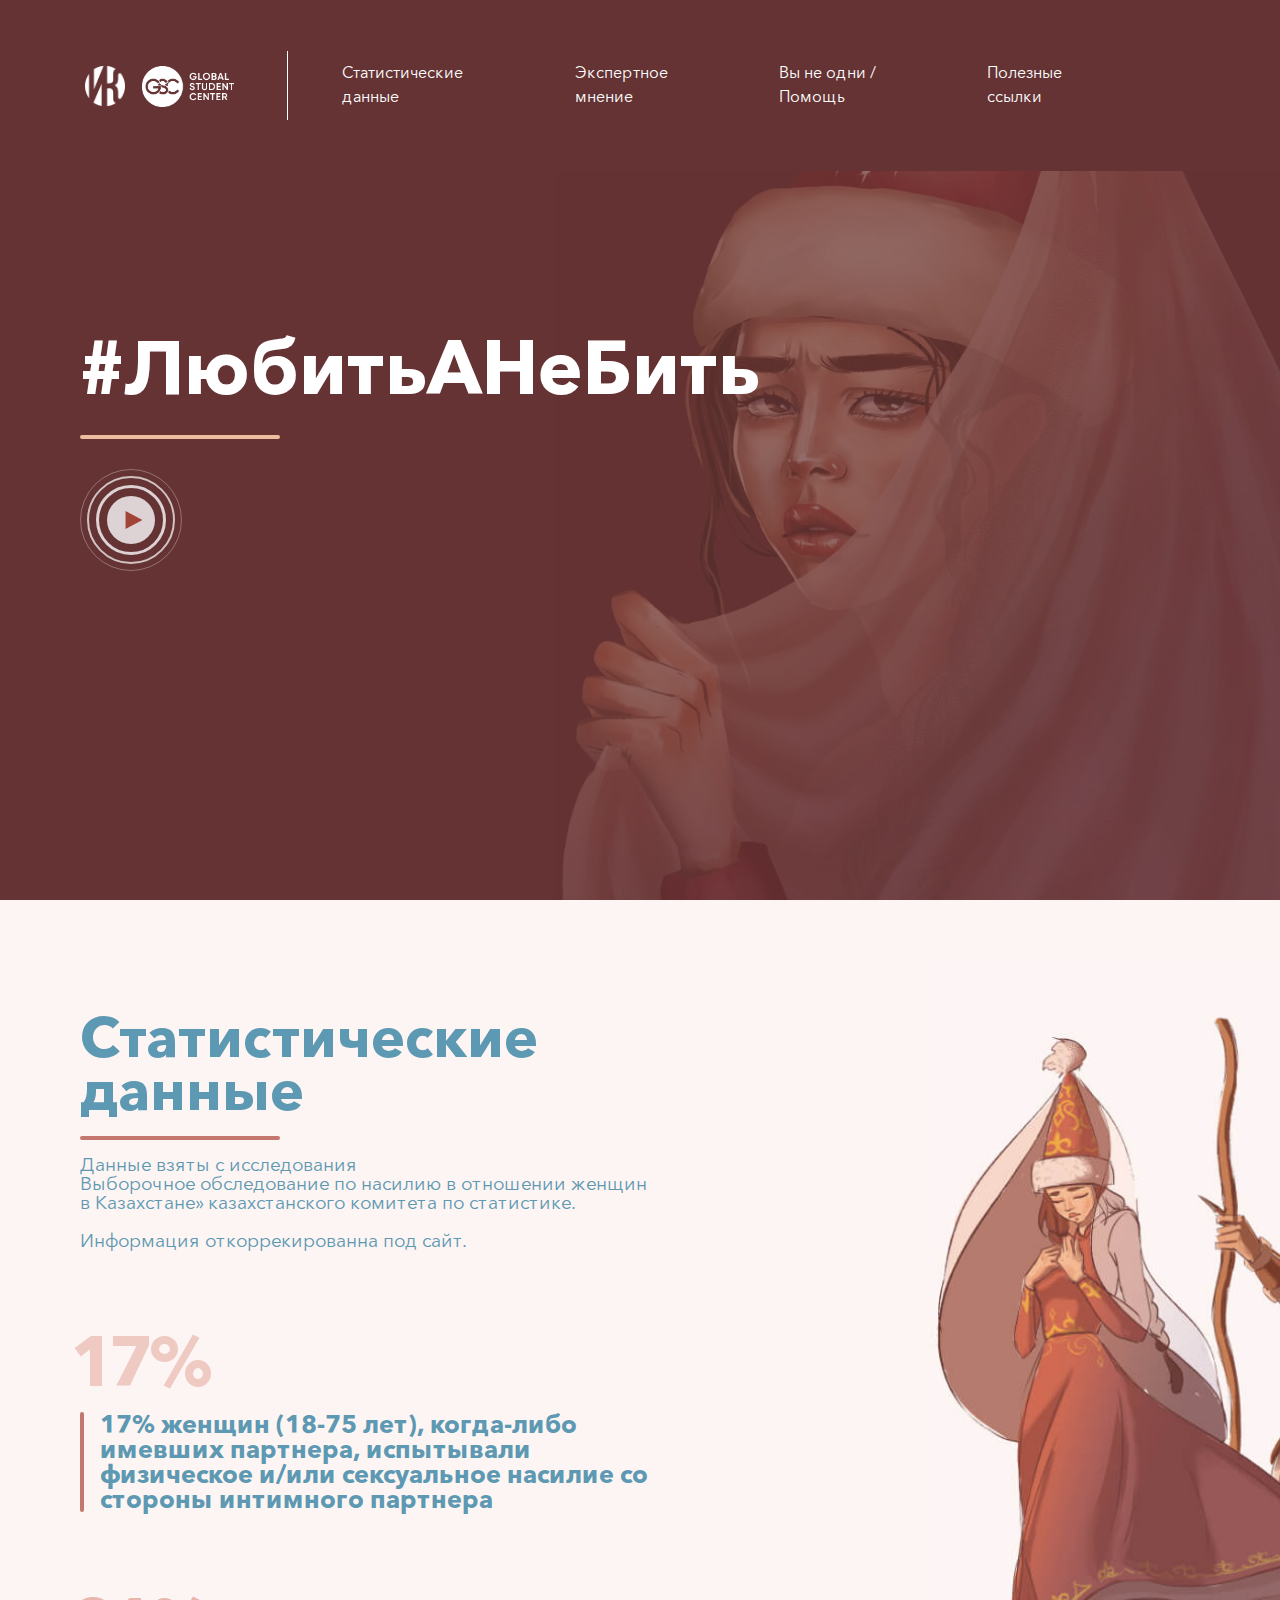
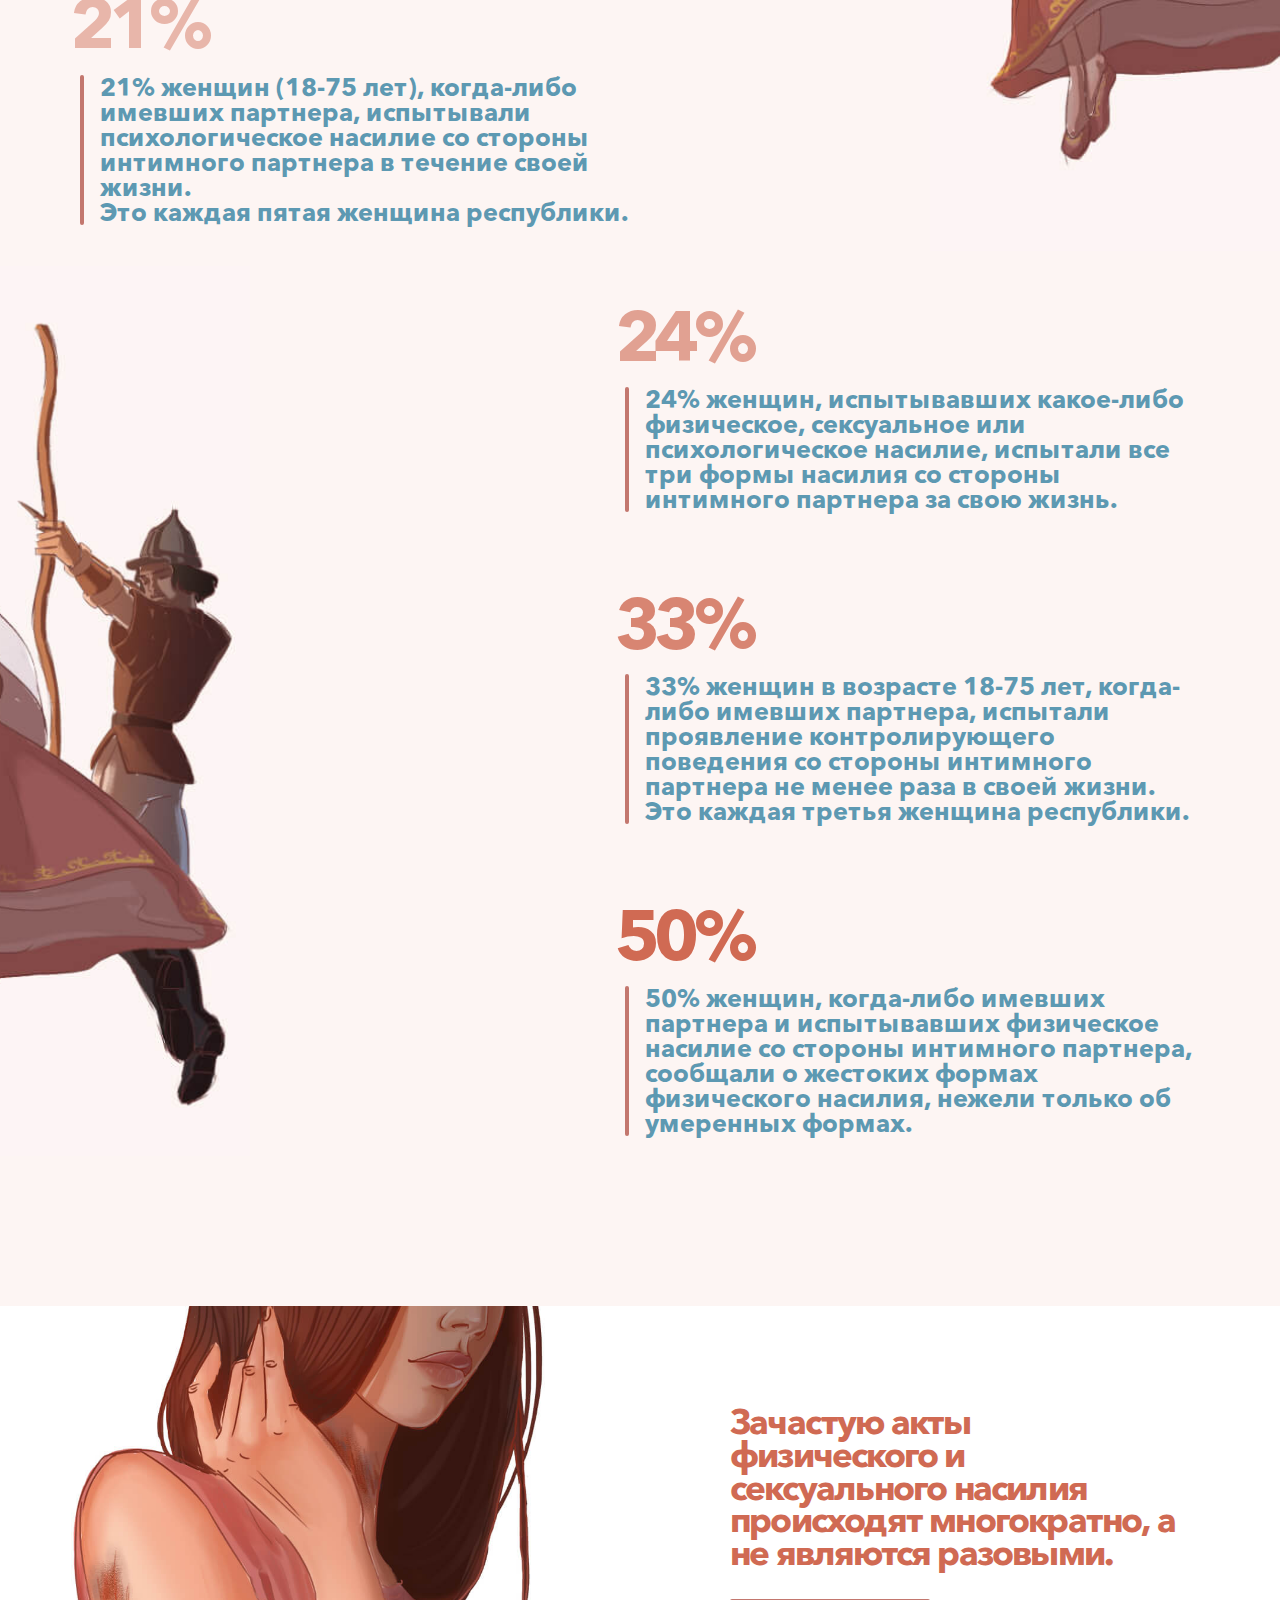
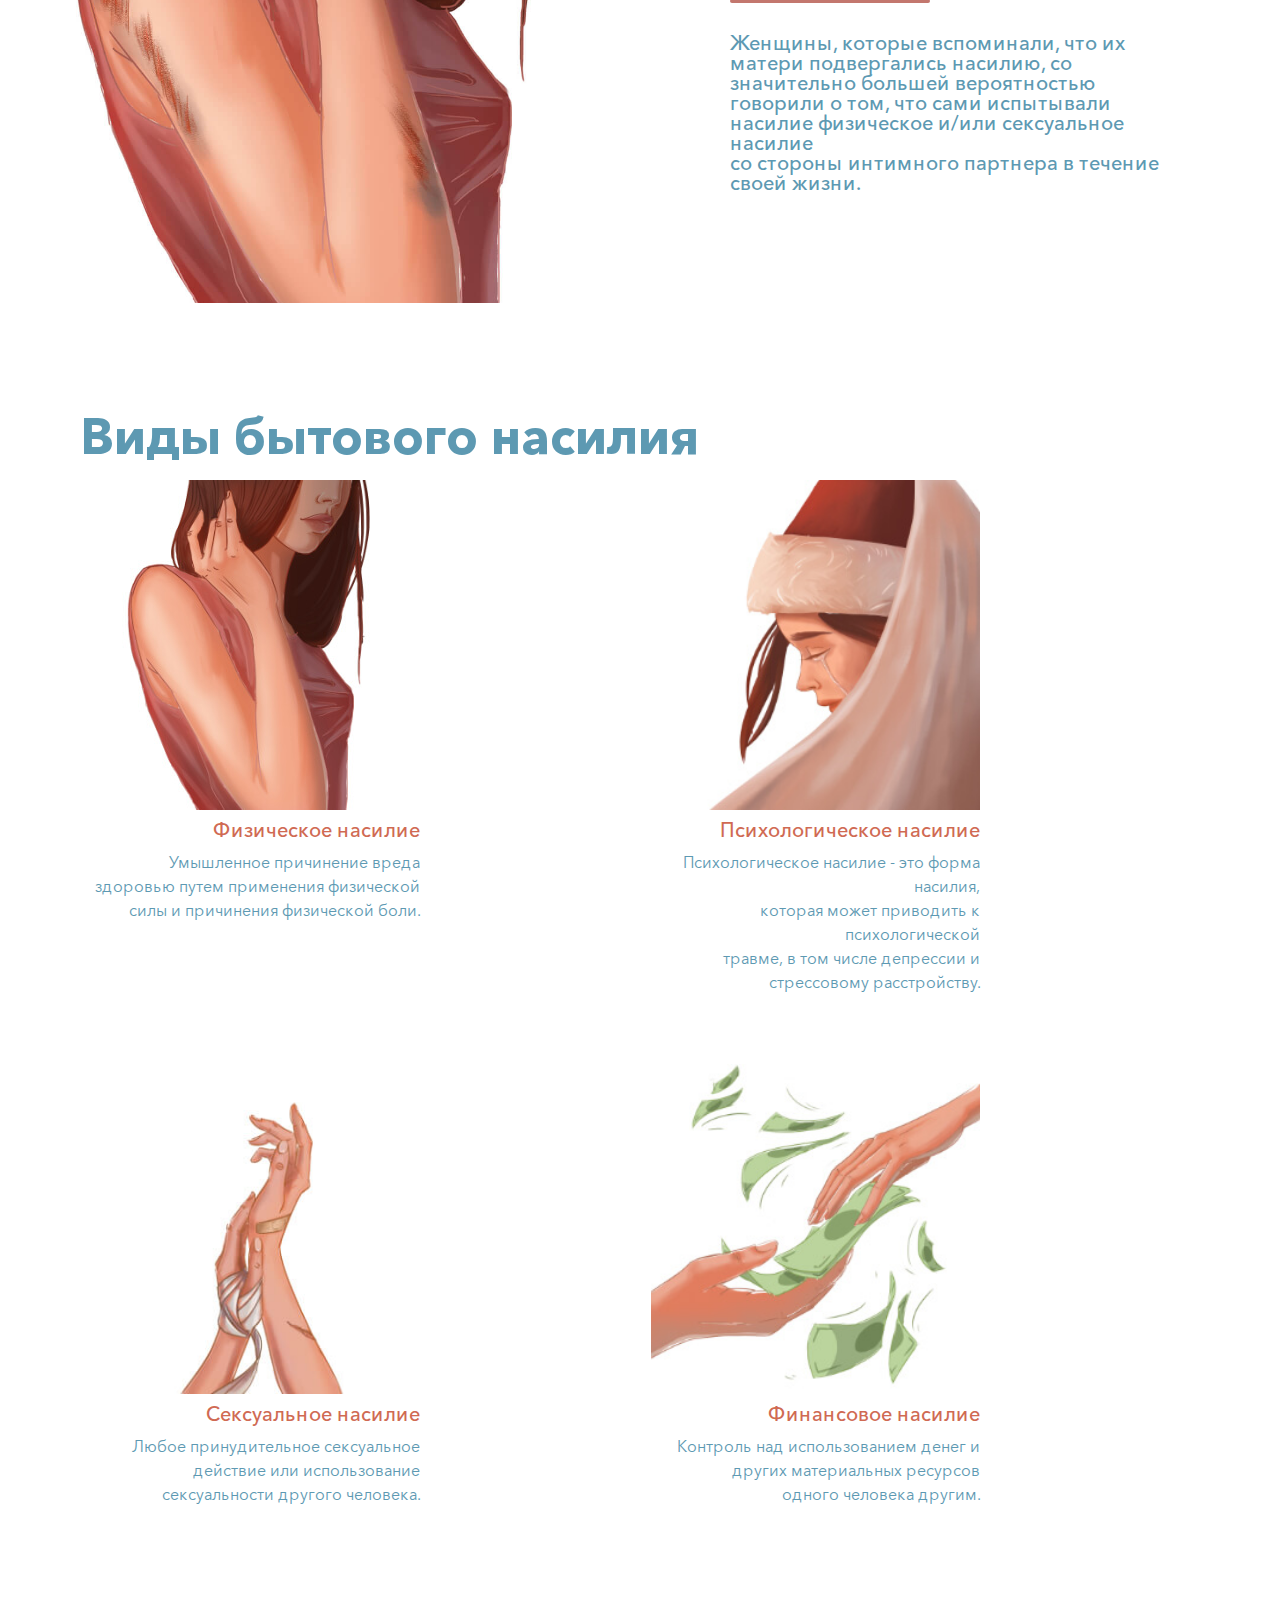
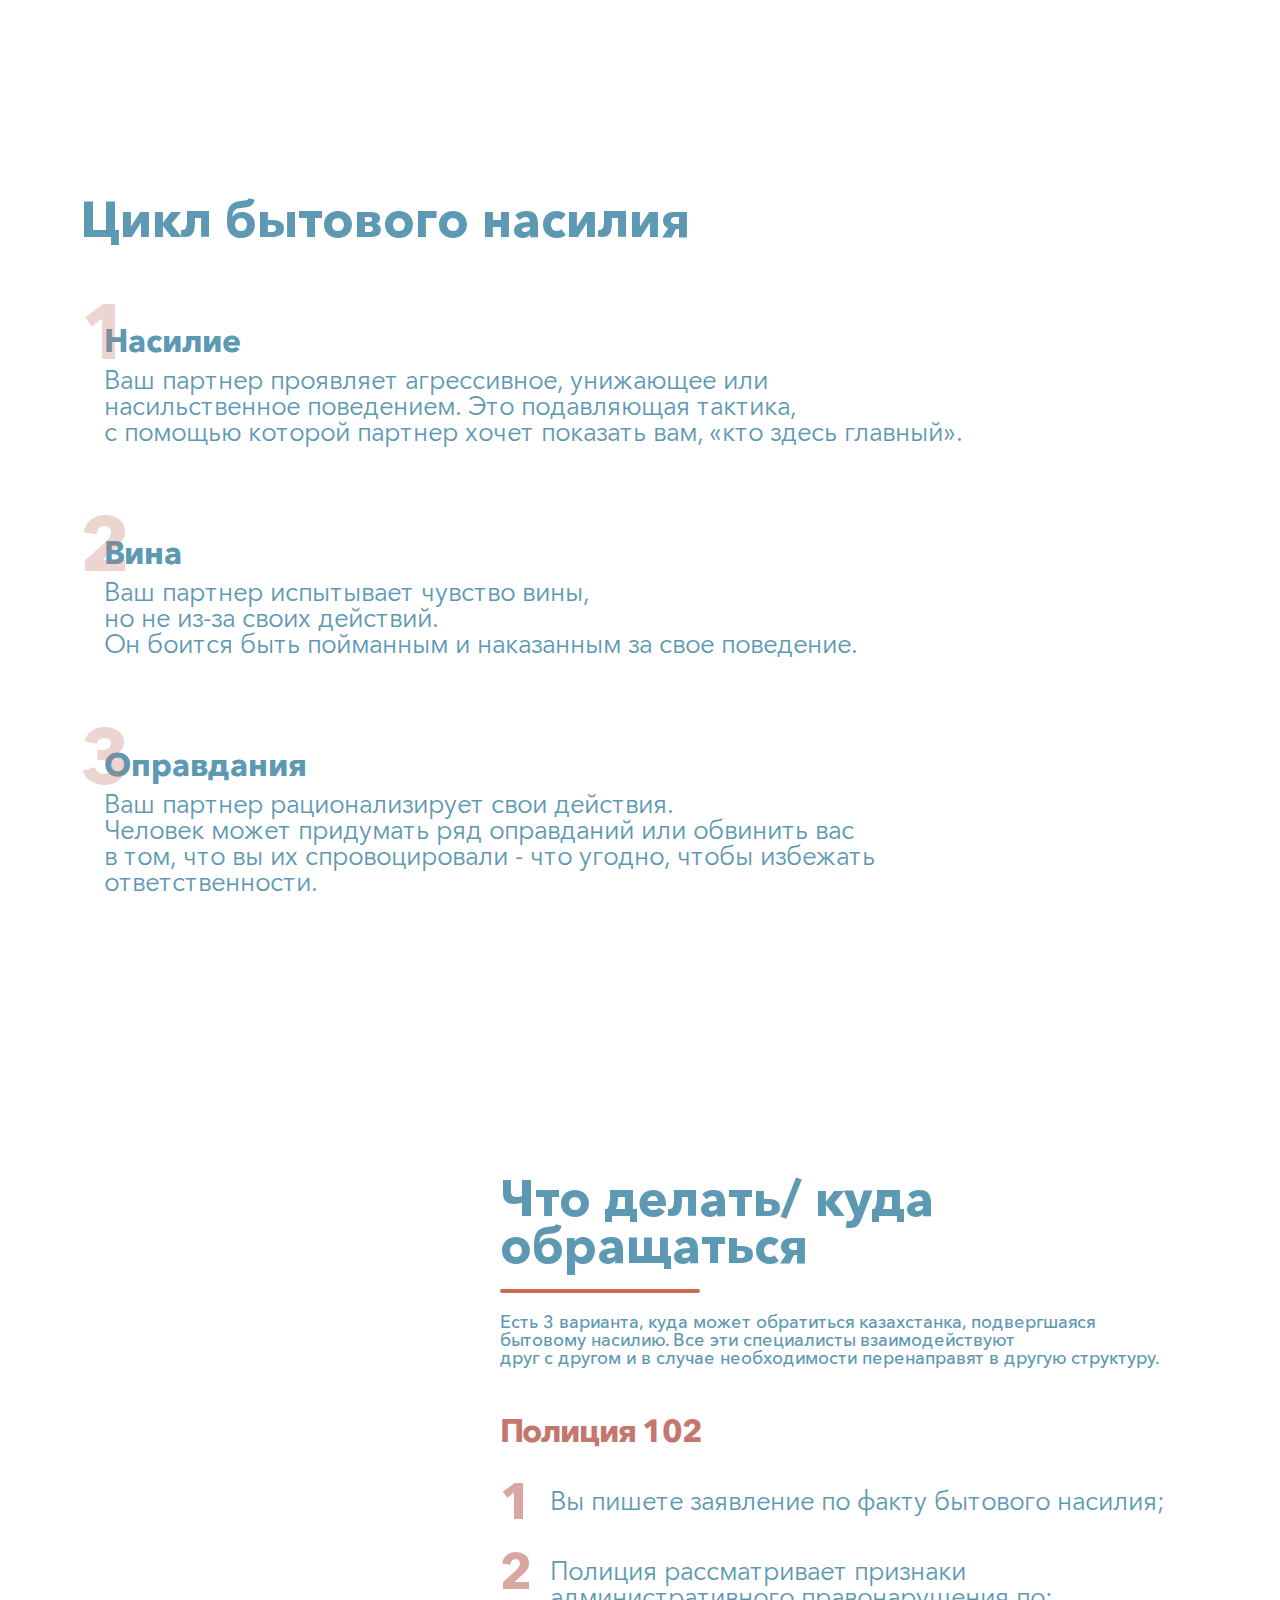
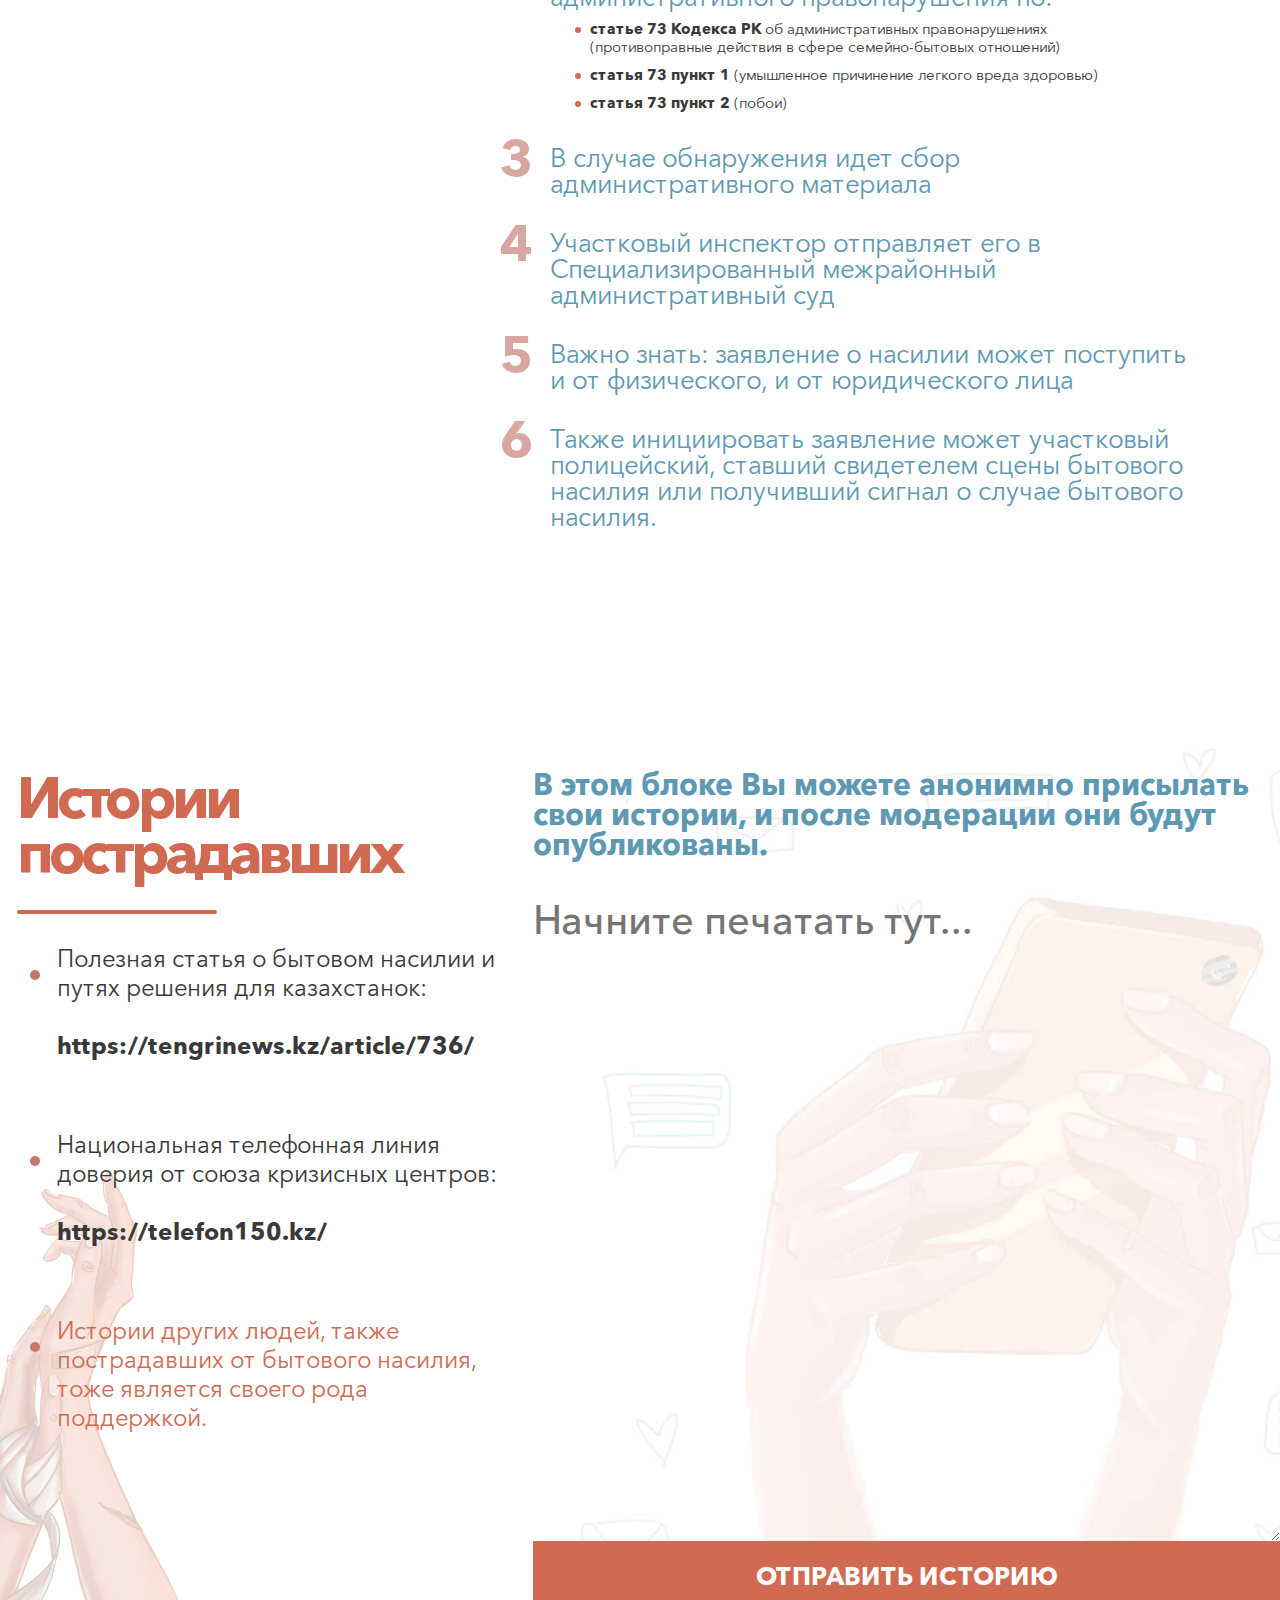
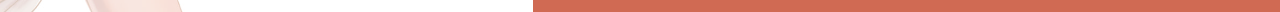
==== commit ba40dc7d: "add form section" ====
--- a/index.html
+++ b/index.html
@@ -45,7 +45,10 @@
 <nav class="navbar navbar-expand-md fixed-top">
     <div class="container">
         <a class="navbar-brand nav-waypoint-link" href="#main">
-            #ЛюбитьАНеБить
+            <div class="main-info">
+                <img src="./assets/img/logo-01.png" alt="" style="height: 40px; margin-left: 5px;margin-right: 10px;"/>
+                <img src="./assets/img/gsc.png" alt="" style="height: 41px;"/>
+            </div>
         </a>
         <button class="navbar-toggler" type="button" data-toggle="collapse" data-target="#mainNavbar" aria-controls="mainNavbar" aria-expanded="false" aria-label="Toggle navigation">
             <span class="d-none d-md-inline-block mr-3" style="color:#fff"> Меню </span>
@@ -72,15 +75,12 @@
         </div>
     </div>
 </nav>
+
 <section id="main" class="first-section">
     <div class="subsection d-flex align-items-lg-center">
         <div class="container">
             <h1 class="main-title">#ЛюбитьАНеБить</h1>
             <div class="line"></div>
-            <div class="main-info">
-                <img src="./assets/img/logo-01.png" alt="" style="height: 60px; margin-left: 20px;margin-right: 20px; margin-bottom: 20px"/>
-                <img src="./assets/img/gsc.png" alt="" style="height: 63px; margin-bottom: 20px; margin-left: 20px;"/>
-            </div>
             <div class="d-flex align-items-center flex-wrap">
                 <a href="#" class="btn_play mb-5 mb-md-0" data-toggle="modal" data-target="#callbackModal">
                     <div class="btn circle">
@@ -94,7 +94,7 @@
         </div>
     </div>
 </section>
-<section data-waypoint="main" class="pt-1"></section>
+
 <section id="statistics" class="section-statistics">
     <div class="container">
         <div class="d-flex flex-wrap justify-content-between">
@@ -156,6 +156,7 @@
         <img class="section_bg_image" src="./assets/img/kyzzhybek.jpg" alt="">
     </div>
 </section>
+
 <section id="expert" class="section-expert-1">
     <img src="./assets/img/3333.jpg" alt="" class="section_bg_image"/>
     <div class="container">
@@ -179,6 +180,7 @@
         </div>
     </div>
 </section>
+
 <section data-waypoint="expert" class="section-expert-2">
     <div class="container">
         <h2 class="section_title">Виды бытового насилия</h2>
@@ -235,6 +237,7 @@
         </div>
     </div>
 </section>
+
 <section data-waypoint="expert" class="section-expert-3">
     <div class="container">
         <h2 class="section_title">Цикл бытового насилия</h2>
@@ -276,6 +279,7 @@
         </div>
     </div>
 </section>
+
 <section id="help" class="section-help">
     <div class="container">
         <div class="section_body">
@@ -333,128 +337,51 @@
     </div>
 </section>
 
-<!--<footer class="footer pt-6 pb-5 bg-main">-->
-    <!--<div class="container">-->
-        <!--<div class="row">-->
-            <!--<div class="col-12 col-md-3 mb-5 text-md-left text-center">-->
-                <!--<a href="#" class="d-block mb-md-5">-->
-                    <!--<img src="assets/img/logo.svg" height="30" alt="logo svg">-->
-                <!--</a>-->
-                <!--<p class="mb-0">-->
-                    <!--Все права защищены.<br/>-->
-                    <!--“Qpoint”, 2017-2018-->
-                <!--</p>-->
-            <!--</div>-->
-            <!--<div class="col-12 col-md-3 mb-5 text-center text-md-left">-->
-                <!--<p class="mb-md-2">-->
-                    <!--<a href="#main">Главная</a>-->
-                <!--</p>-->
-                <!--<p class="mb-md-2">-->
-                    <!--<a href="#advantages">Преимущества</a>-->
-                <!--</p>-->
-                <!--<p class="mb-md-2">-->
-                    <!--<a href="#products">Что вы получите?</a>-->
-                <!--</p>-->
-                <!--<p class="mb-md-2">-->
-                    <!--<a href="#reviews">Отзывы</a>-->
-                <!--</p>-->
-                <!--<p class="mb-md-2">-->
-                    <!--<a href="#platform">Платформа</a>-->
-                <!--</p>-->
-            <!--</div>-->
-            <!--<div class="col-12 col-md-3 mb-5 text-center text-md-left">-->
-                <!--<p class="mb-md-5">-->
-                    <!--010001, Республика Казахстан,<br/>-->
-                    <!--г. Алматы, ул. Байзакова, 280<br/>-->
-                    <!--БЦ «Almaty Towers», SmArtPoint-->
-                <!--</p>-->
-            <!--</div>-->
-            <!--<div class="col-12 col-md-3 mb-5 text-center text-md-left">-->
-                <!--<p class="color-white">-->
-                    <!--<a href="tel:+7775983-95-37">Телефон: +7 775 983-95-37</a>-->
-                <!--</p>-->
-                <!--<p class="color-white">-->
-                    <!--<a href="mailto:info@qpoint.kz">E-mail: info@qpoint.kz</a>-->
-
-                <!--</p>-->
-                <!--<p class="color-white">-->
-                    <!--<a class="padding3px" style="padding-left: 0;" href="https://www.t.me/qpointbot"><i class="fa fa-telegram fa-2x"></i>-->
-                    <!--</a>-->
-                    <!--<a class="padding3px" href="https://www.instagram.com/qpointkz"><i class="fa fa-instagram fa-2x"></i>-->
-                    <!--</a>-->
-                    <!--&lt;!&ndash; social-icon &ndash;&gt;-->
-                    <!--<a class="padding3px" href="https://twitter.com/qpoint13"><i class="fa fa-twitter-square fa-2x"></i>-->
-                    <!--</a>&lt;!&ndash; End / social-icon &ndash;&gt;-->
-
-                    <!--&lt;!&ndash; social-icon &ndash;&gt;-->
-                    <!--<a class="padding3px" href="https://vk.com/qpointbot"><i class="fa fa-vk fa-2x"></i>-->
-                    <!--</a>&lt;!&ndash; End / social-icon &ndash;&gt;-->
-
-                    <!--&lt;!&ndash; social-icon &ndash;&gt;-->
-                    <!--<a class="padding3px" href="https://fb.me/qpointkz"><i class="fa fa-facebook-square fa-2x"></i>-->
-                    <!--</a>&lt;!&ndash; End / social-icon &ndash;&gt;-->
-
-
-
-                <!--</p>-->
-                <!--&lt;!&ndash; <button class="btn" data-toggle="modal" data-target="#callbackModal">-->
-										<!--Отправить запрос-->
-								<!--</button> &ndash;&gt;-->
-            <!--</div>-->
-        <!--</div>-->
-    <!--</div>-->
-<!--</footer>-->
-
-<div class="modal fade" id="callbackModal" tabindex="-1" role="dialog" aria-labelledby="callbackModalLabel" aria-hidden="true">
-    <div class="modal-dialog modal-form modal-dialog-centered" role="document">
-        <div class="modal-content">
-            <div class="modal-body">
-                <p class="modal-title" id="callbackModalLabel" style="font-size: 2.6rem">Отправьте нам заявку и мы свяжемся с вами</p>
-                <button type="button" class="close modal-closer" style="font-size: 1.6rem;line-height: 4.6rem;" data-dismiss="modal" aria-label="Close">
-                        <span aria-hidden="true">
-                            <span class="icon-close"></span>
-                        </span>
-                </button>
-                <hr class="modal-hr">
-                <form id="callbackForm" class="row" method="post">
-                    <div class="form-group col-md-6 mb-5">
-                        <label for="name">Имя: *</label>
-                        <input type="text" required name="name" id="name" class="form-control" placeholder="Ваше имя">
-                    </div>
-                    <div class="form-group col-md-6 mb-5">
-                        <label for="phone">Номер телефона: *</label>
-                        <input type="text" required name="phone" id="phone" class="form-control" placeholder="Ваш номер телефона">
-                    </div>
-                    <div class="form-group col-md-12 mb-20">
-                        <label for="extra">Дополнительно: </label>
-                        <textarea name="extra" id="extra" class="form-control" placeholder="Введите Ваше сообщение"></textarea>
-                    </div>
-                    <p class="col-md-12 notifier" style="margin-bottom: 46px">
-                        * Внимание! Мы не передаем никаких данных 3-м лицам. Все конфиденциально.
-                    </p>
-                    <div class="col-md-12">
-                        <button class="btn btn-primary" type="submit">
-                            <span class="ajax-status" >Отправить</span>
-                        </button>
-                    </div>
+<section id="links" class="section-links">
+    <div class="d-flex flex-wrap">
+        <div class="col-lg-5 section_wrapper section_wrapper_links h-100">
+            <div class="section_body section_body_links">
+                <h3 class="section_title">
+                    Истории
+                    пострадавших
+                </h3>
+                <div class="line"></div>
+                <ul class="links_list">
+                    <li class="link_item">
+                        Полезная статья о бытовом насилии и путях
+                        решения для казахстанок:<br/>
+                        <br/>
+                        <a target="_blank" href="https://tengrinews.kz/article/736/">https://tengrinews.kz/article/736/</a>
+                    </li>
+                    <li class="link_item">
+                        Национальная телефонная линия доверия
+                        от союза кризисных центров:<br/>
+                        <br/>
+                        <a target="_blank" href="https://telefon150.kz/">https://telefon150.kz/</a>
+                    </li>
+                    <li class="link_item">
+                        <span class="color-accent">
+                            Истории других людей, также
+                        пострадавших от бытового насилия,
+                        тоже является своего рода поддержкой.
+                            </span>
+                    </li>
+                </ul>
+            </div>
+        </div>
+        <div class="col-lg-7 section_wrapper section_wrapper_form">
+            <div class="section_body section_body_form d-flex flex-column h-100">
+                <p class="section_subtitle">В этом блоке Вы можете анонимно присылать
+                    свои истории, и после модерации они будут опубликованы.</p>
+                <form class="form d-flex flex-column h-100">
+                    <textarea class="h-100" placeholder="Начните печатать тут..."></textarea>
+                    <button type="submit">Отправить историю</button>
                 </form>
             </div>
         </div>
-    </div>
-    <div class="modal-dialog modal-thanks modal-dialog-centered" style="display: none;" role="document">
-        <div class="modal-content">
-            <div class="modal-body">
-                <p class="h2 text-center font-weight-bold my-6">
-                    Большое спасибо! :D<br>
-                    Ваша заявка принята <span class="icon-checkmark"></span>
-                </p>
-                <p class="notifier text-right">
-                    <a href="#" data-dismiss="modal" class="color-gray">Закрыть</a>
-                </p>
-            </div>
-        </div>
-    </div>
-</div>
+
+    </div>
+</section>
 </body>
 
 </html>
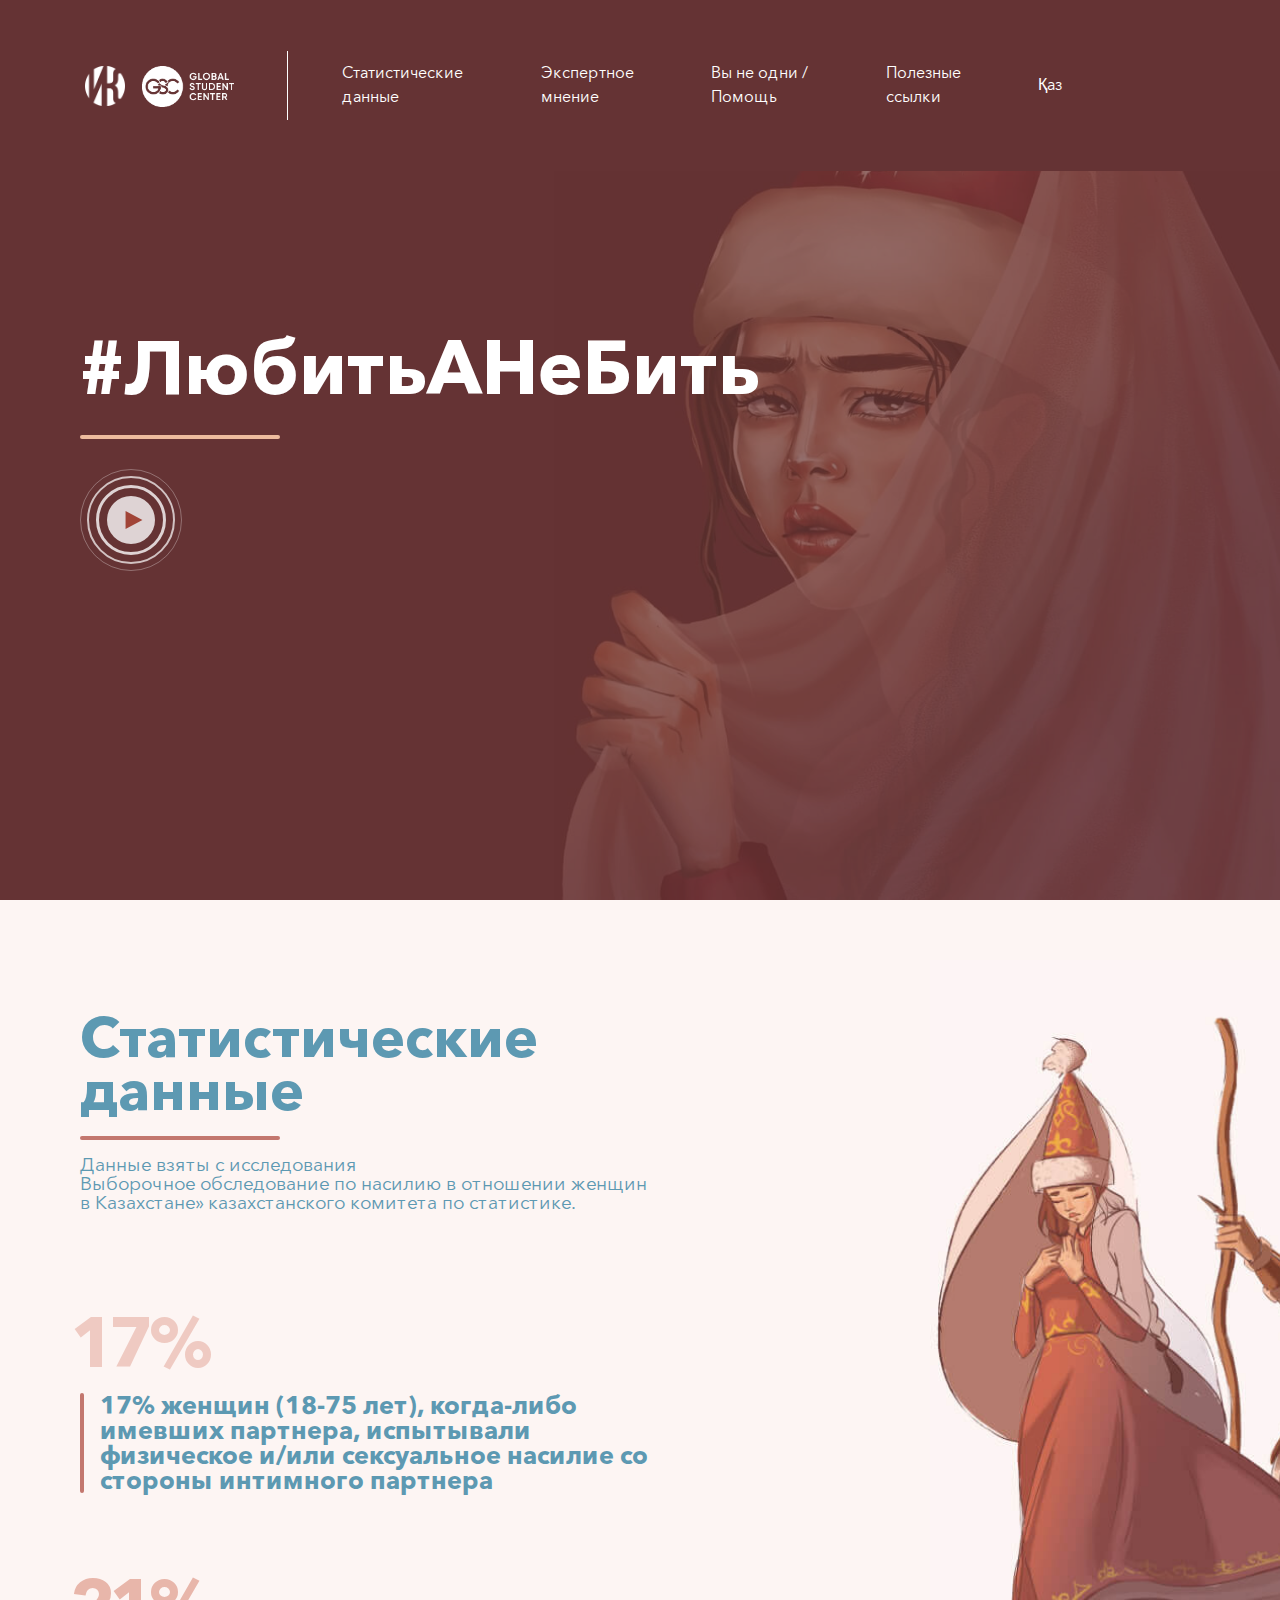
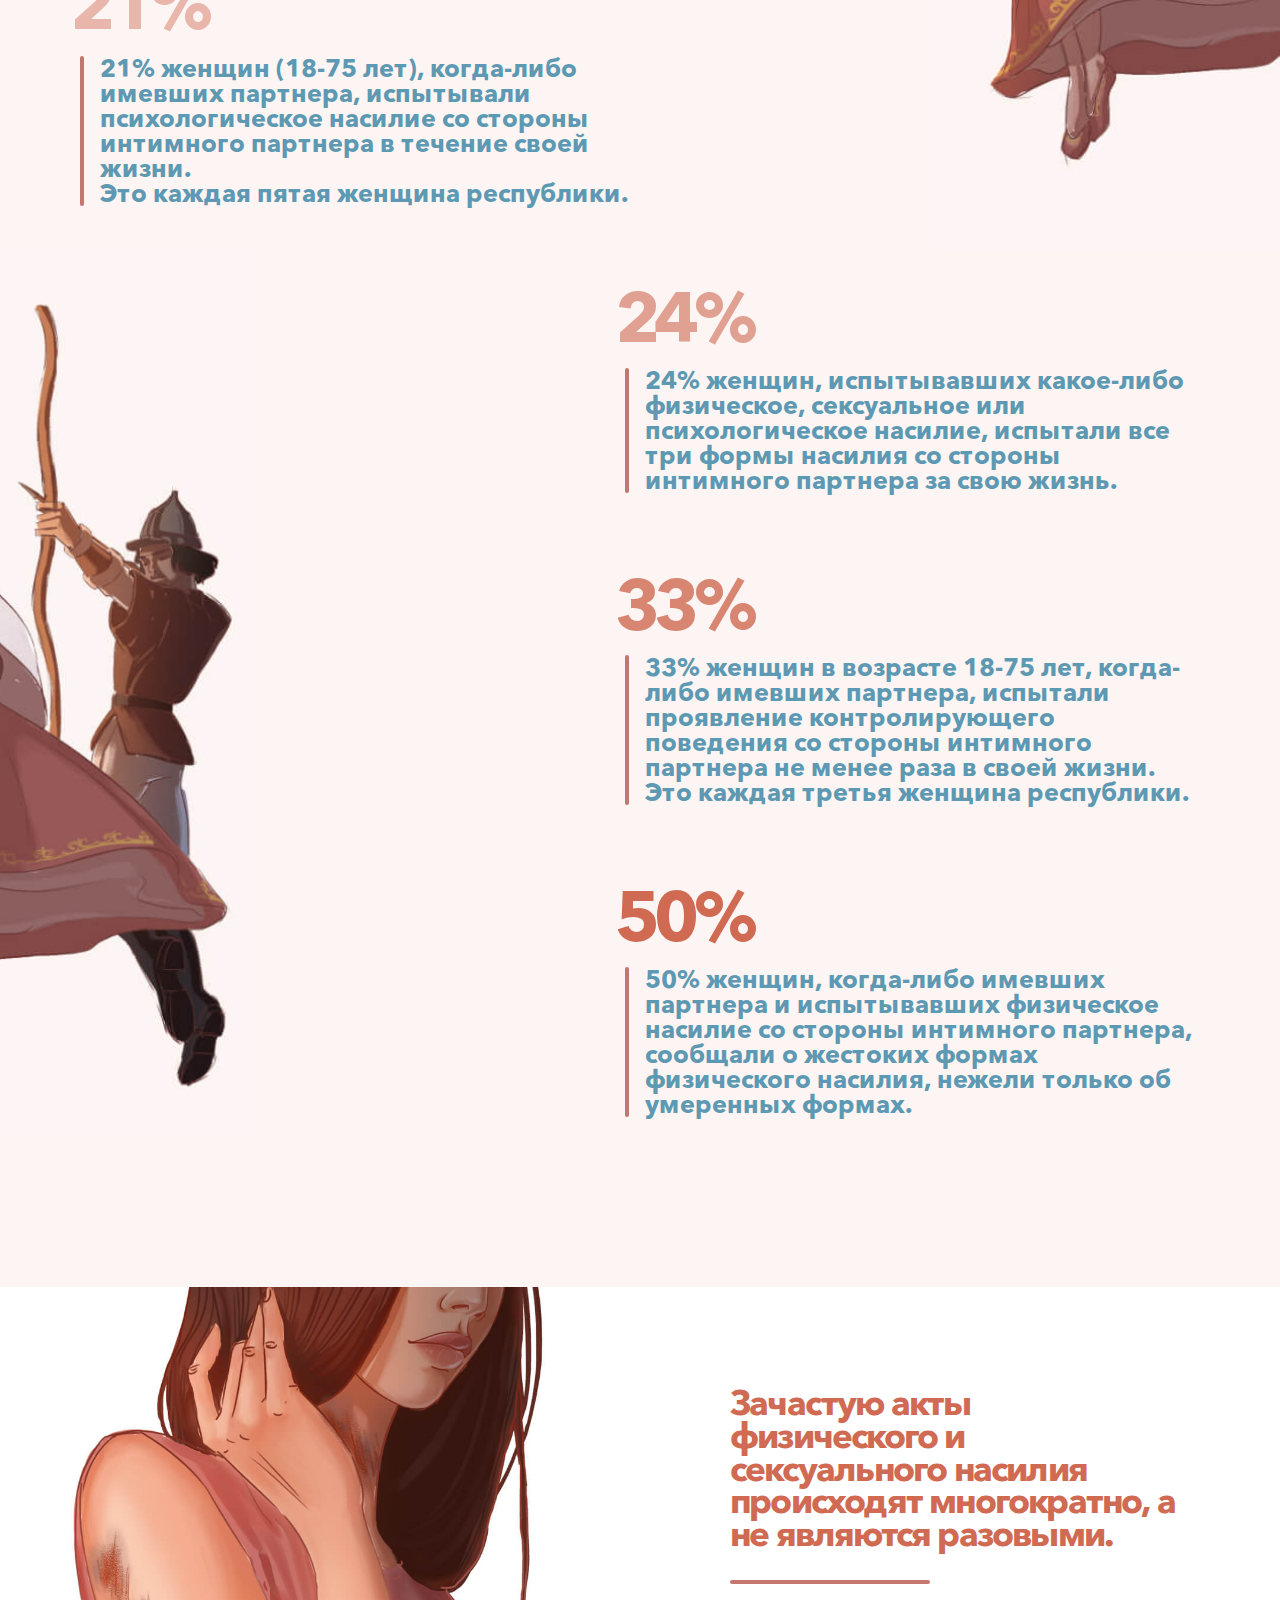
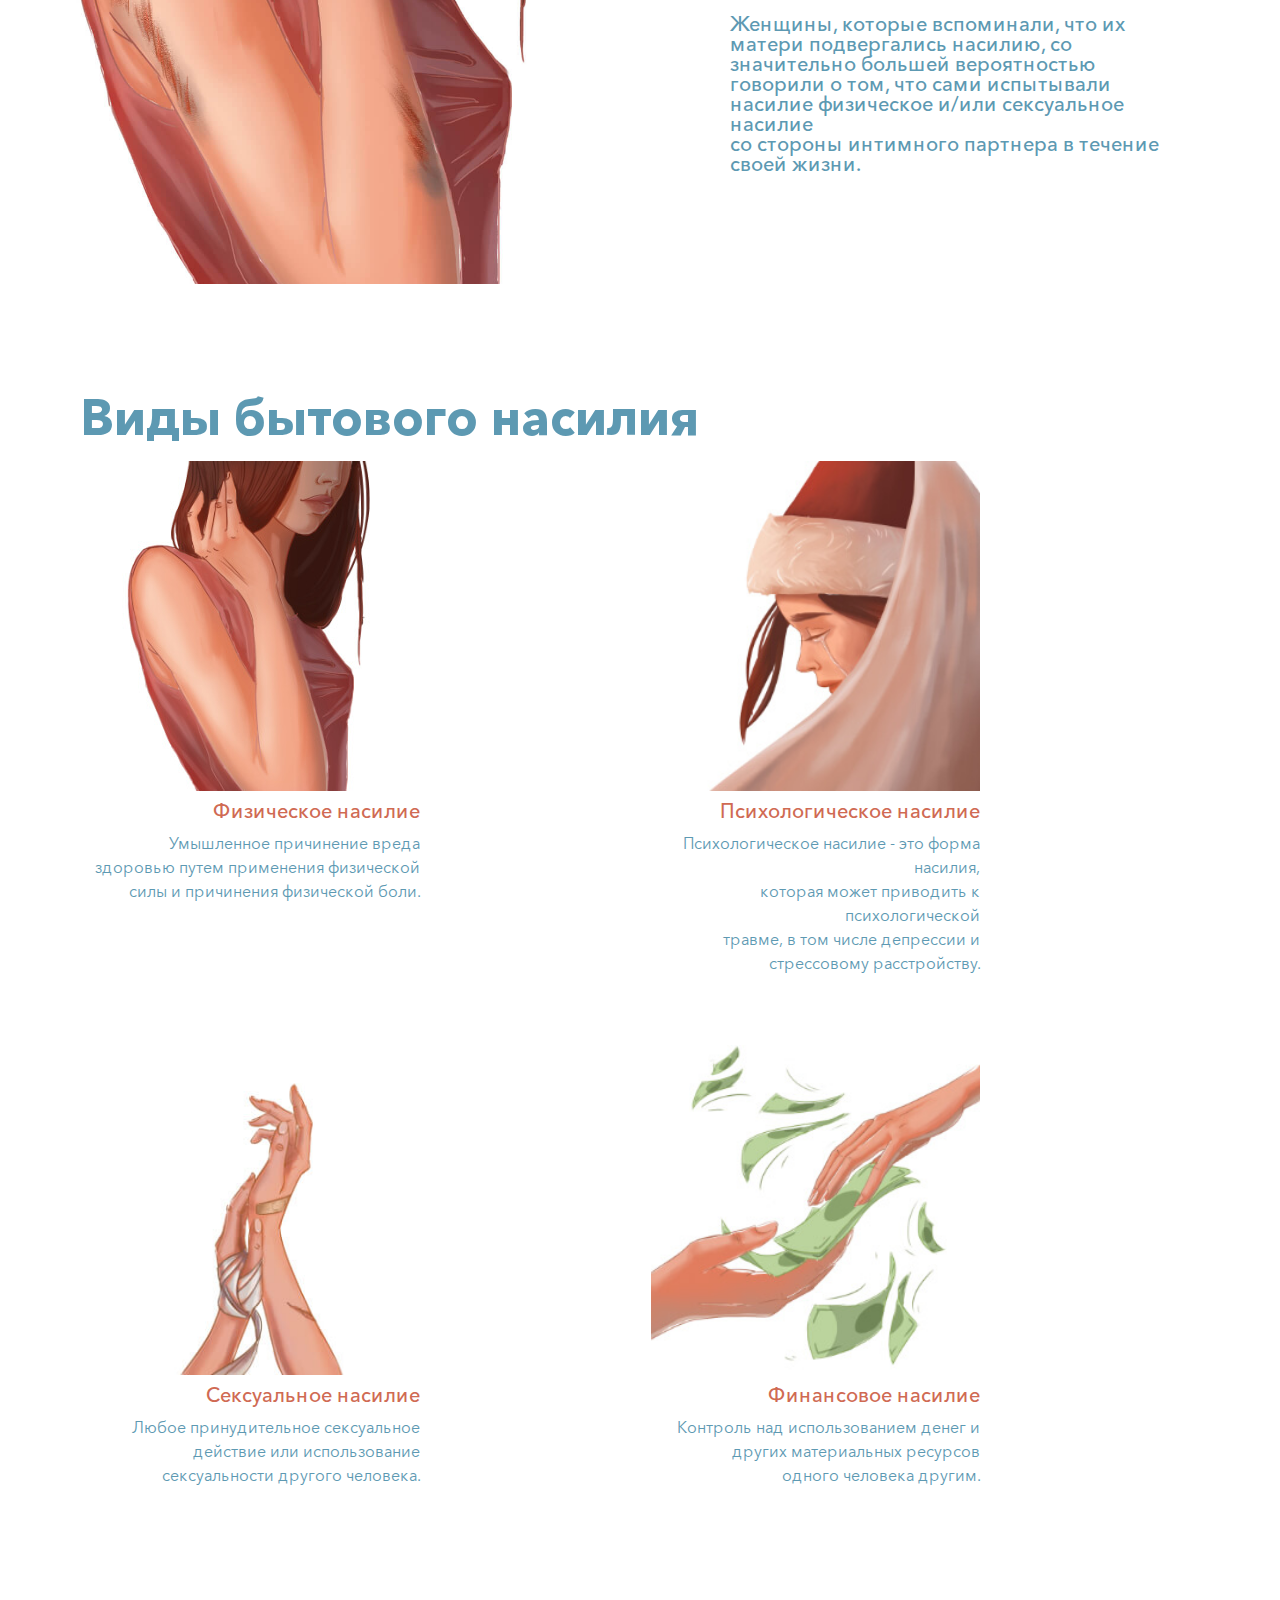
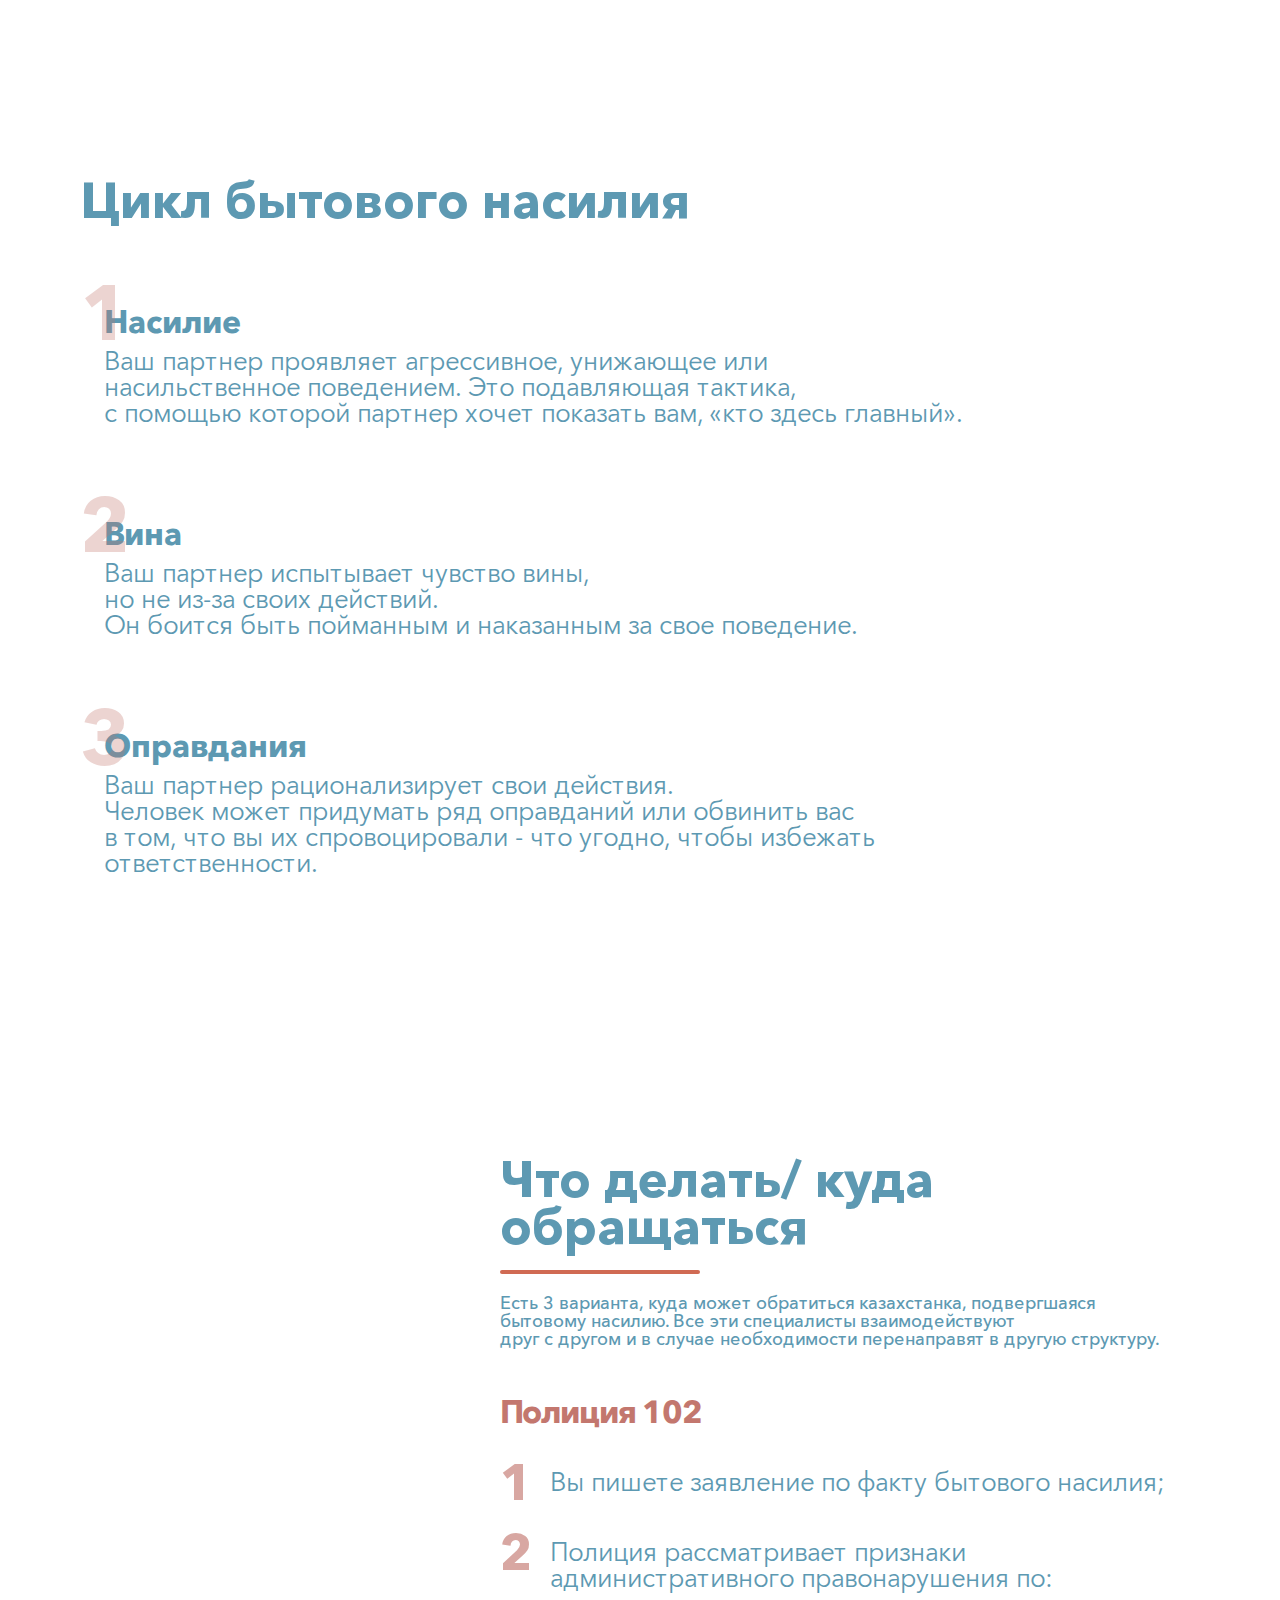
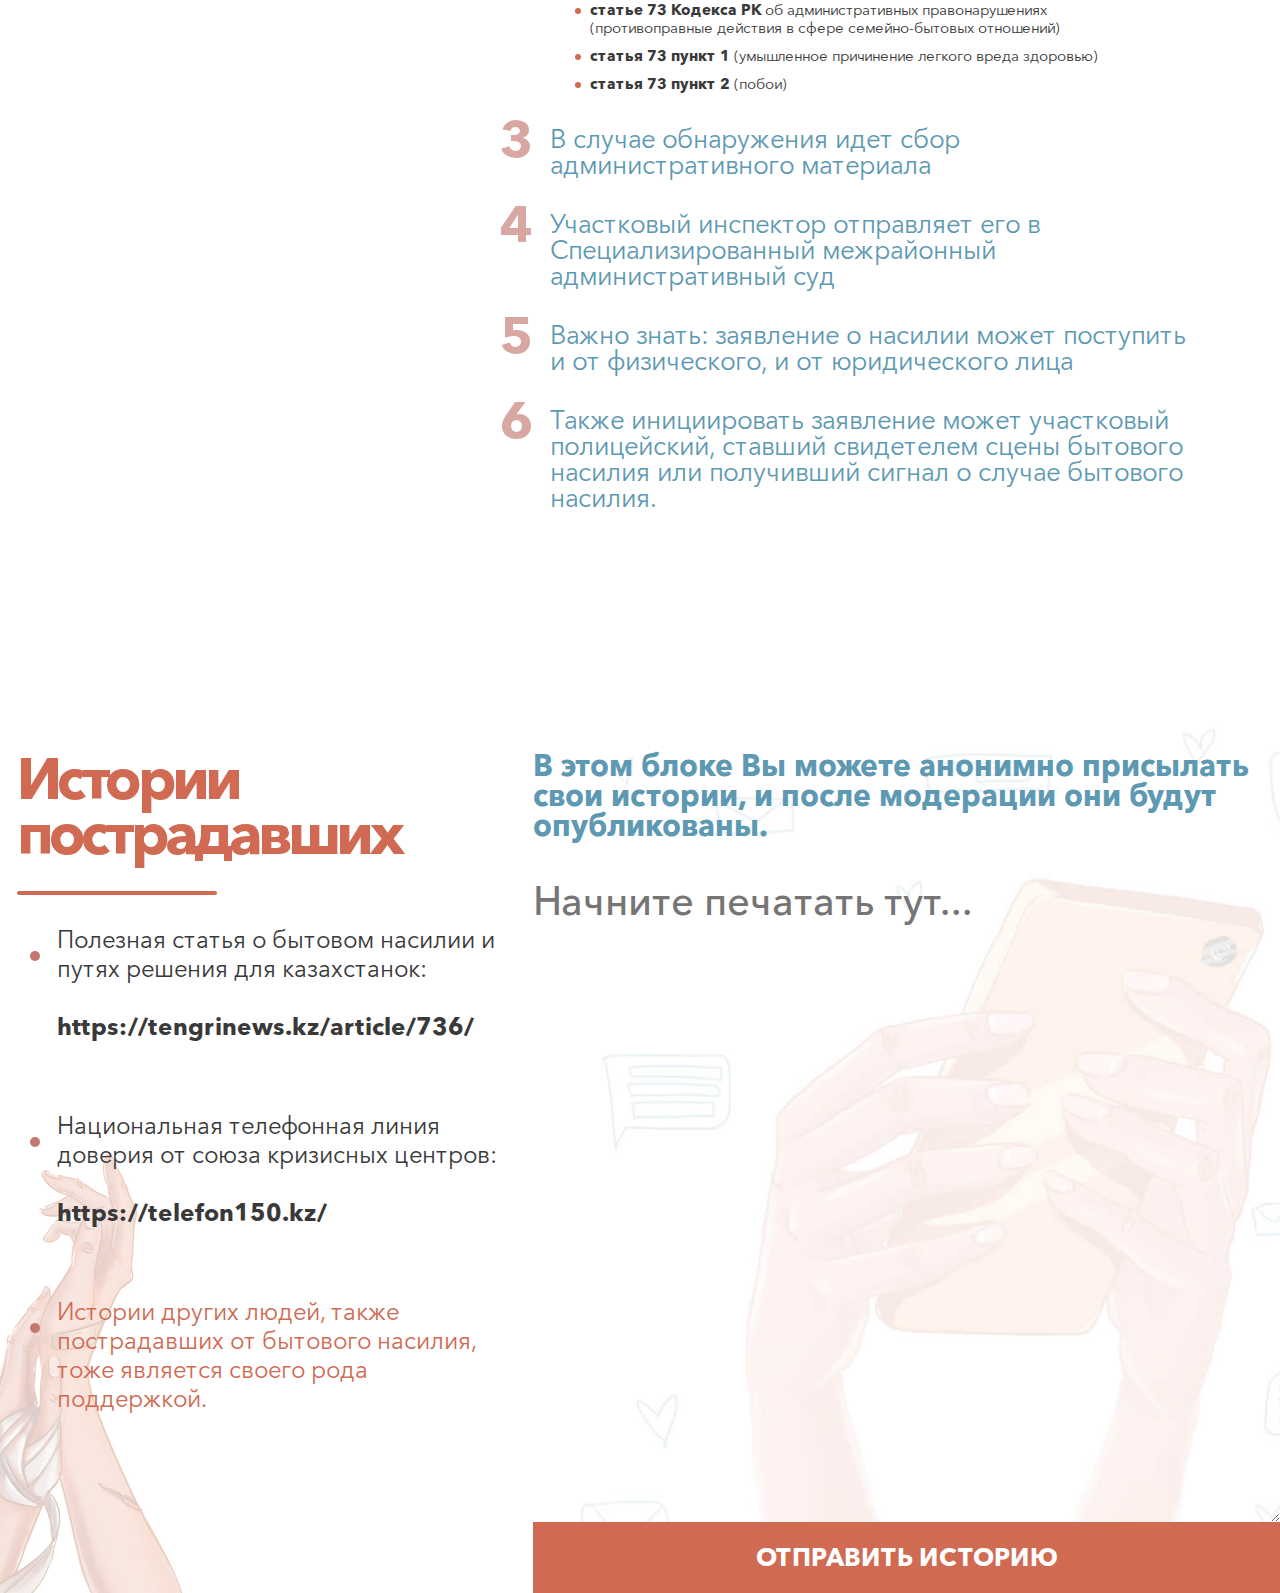
==== commit 8a5ad794: "add submit function to form" ====
--- a/index.html
+++ b/index.html
@@ -37,19 +37,18 @@
     <script src="assets/js/main.js"></script>
     <!-- endbuild -->
 </head>
-
 <body class="lang-ru">
-
 <input type="hidden" value="index" id="sitepage">
+<input type="hidden" value="ru" id="lang">
 
 <nav class="navbar navbar-expand-md fixed-top">
     <div class="container">
-        <a class="navbar-brand nav-waypoint-link" href="#main">
+        <div class="navbar-brand" href="#main">
             <div class="main-info">
-                <img src="./assets/img/logo-01.png" alt="" style="height: 40px; margin-left: 5px;margin-right: 10px;"/>
-                <img src="./assets/img/gsc.png" alt="" style="height: 41px;"/>
-            </div>
-        </a>
+                <a href="https://instagram.com/irinakairatovna?igshid=1g941aladbeaj"><img src="./assets/img/logo-01.png" alt="" style="height: 40px; margin-left: 5px;margin-right: 10px;"/></a>
+                <a href="https://instagram.com/gscstudy?igshid=lv1ipvvhlkd9/"><img src="./assets/img/gsc.png" alt="" style="height: 41px;"/></a>
+            </div>
+        </div>
         <button class="navbar-toggler" type="button" data-toggle="collapse" data-target="#mainNavbar" aria-controls="mainNavbar" aria-expanded="false" aria-label="Toggle navigation">
             <span class="d-none d-md-inline-block mr-3" style="color:#fff"> Меню </span>
             <span class="navbar-toggler-icon">
@@ -58,7 +57,7 @@
         </button>
 
         <div class="collapse navbar-collapse" id="mainNavbar">
-            <ul class="navbar-nav main-nav ml-0 justify-content-between">
+            <ul class="navbar-nav main-nav ml-0 justify-content-between align-items-center">
                 <li class="nav-item nav-waypoint-link">
                     <a class="nav-link" href="#statistics">Статистические <span class="d-md-block"></span>данные</a>
                 </li>
@@ -71,6 +70,9 @@
                 <li class="nav-item nav-waypoint-link">
                     <a class="nav-link" href="#links">Полезные <span class="d-md-block"></span>ссылки</a>
                 </li>
+                <li class="nav-item">
+                    <a class="nav-link" href="kz.html">Қаз</a>
+                </li>
             </ul>
         </div>
     </div>
@@ -82,7 +84,7 @@
             <h1 class="main-title">#ЛюбитьАНеБить</h1>
             <div class="line"></div>
             <div class="d-flex align-items-center flex-wrap">
-                <a href="#" class="btn_play mb-5 mb-md-0" data-toggle="modal" data-target="#callbackModal">
+                <a href="https://youtu.be/cUENOUw9yVk" class="btn_play mb-5 mb-md-0" target="_blank">
                     <div class="btn circle">
                         <img src="assets/img/right-arrow.svg" alt="play" height="18px"/>
                     </div>
@@ -100,15 +102,13 @@
         <div class="d-flex flex-wrap justify-content-between">
             <div class="section_block section_block-title">
                 <h2 class="section_title">
-                    Статистические<br/>данные
+                    Статистические<br>данные
                 </h2>
                 <div class="line"></div>
                 <p class="section_subtitle" style="line-height: 1;">
-                    Данные взяты с исследования<br/>
-                    Выборочное обследование по насилию в отношении женщин в Казахстане» казахстанского комитета по статистике.<br/>
-                    <br/>
-                    Информация откоррекированна под сайт.
-                </p>
+                    Данные взяты с исследования<br>
+                    Выборочное обследование по насилию в отношении женщин в Казахстане» казахстанского комитета по статистике.<br>
+                    <br></p>
             </div>
             <div class="section_block section_block-1">
                 <h3 class="section_block_title" style="opacity: .3">
@@ -123,7 +123,7 @@
                     21%
                 </h3>
                 <p class="section_block_paragraph" style="line-height: 1;">
-                    21% женщин (18-75 лет), когда-либо имевших партнера, испытывали психологическое насилие со стороны интимного партнера в течение своей жизни.<br/>
+                    21% женщин (18-75 лет), когда-либо имевших партнера, испытывали психологическое насилие со стороны интимного партнера в течение своей жизни.<br>
                     Это каждая пятая женщина республики.
                 </p>
             </div>
@@ -140,7 +140,7 @@
                     33%
                 </h3>
                 <p class="section_block_paragraph" style="line-height: 1;">
-                    33% женщин в возрасте 18-75 лет, когда-либо имевших партнера, испытали проявление контролирующего поведения со стороны интимного партнера не менее раза в своей жизни.<br/>
+                    33% женщин в возрасте 18-75 лет, когда-либо имевших партнера, испытали проявление контролирующего поведения со стороны интимного партнера не менее раза в своей жизни.<br>
                     Это каждая третья женщина республики.
                 </p>
             </div>
@@ -305,7 +305,7 @@
                         <h4 class="help_number">2</h4>
                         <p class="help_text">Полиция рассматривает признаки административного правонарушения по:</p>
                         <ul class="help_child">
-                            <li><strong>cтатье 73 Кодекса РК</strong> об административных правонарушениях<br/>
+                            <li><strong>cтатье 73 Кодекса РК</strong> об административных правонарушениях<br>
                                 (противоправные действия в сфере семейно-бытовых отношений)</li>
                             <li><strong>статья 73 пункт 1</strong> (умышленное причинение легкого вреда здоровью)</li>
                             <li><strong>статья 73 пункт 2</strong> (побои)</li>
@@ -349,14 +349,14 @@
                 <ul class="links_list">
                     <li class="link_item">
                         Полезная статья о бытовом насилии и путях
-                        решения для казахстанок:<br/>
-                        <br/>
+                        решения для казахстанок:<br>
+                        <br>
                         <a target="_blank" href="https://tengrinews.kz/article/736/">https://tengrinews.kz/article/736/</a>
                     </li>
                     <li class="link_item">
                         Национальная телефонная линия доверия
-                        от союза кризисных центров:<br/>
-                        <br/>
+                        от союза кризисных центров:<br>
+                        <br>
                         <a target="_blank" href="https://telefon150.kz/">https://telefon150.kz/</a>
                     </li>
                     <li class="link_item">
@@ -373,15 +373,41 @@
             <div class="section_body section_body_form d-flex flex-column h-100">
                 <p class="section_subtitle">В этом блоке Вы можете анонимно присылать
                     свои истории, и после модерации они будут опубликованы.</p>
-                <form class="form d-flex flex-column h-100">
-                    <textarea class="h-100" placeholder="Начните печатать тут..."></textarea>
-                    <button type="submit">Отправить историю</button>
+                <form class="form d-flex flex-column h-100" id="story_form">
+                    <textarea class="h-100" placeholder="Начните печатать тут..." name="text" id="text"></textarea>
+                    <button type="submit" id="submit">Отправить историю</button>
                 </form>
             </div>
         </div>
 
     </div>
 </section>
+
+<!-- Yandex.Metrika counter -->
+<script type="text/javascript" >
+  (function(m,e,t,r,i,k,a){m[i]=m[i]||function(){(m[i].a=m[i].a||[]).push(arguments)};
+    m[i].l=1*new Date();k=e.createElement(t),a=e.getElementsByTagName(t)[0],k.async=1,k.src=r,a.parentNode.insertBefore(k,a)})
+  (window, document, "script", "https://mc.yandex.ru/metrika/tag.js", "ym");
+
+  ym(55709854, "init", {
+    clickmap:true,
+    trackLinks:true,
+    accurateTrackBounce:true
+  });
+</script>
+<noscript><div><img src="https://mc.yandex.ru/watch/55709854" style="position:absolute; left:-9999px;" alt="" /></div></noscript>
+<!-- /Yandex.Metrika counter -->
+
+<!-- Global site tag (gtag.js) - Google Analytics -->
+<script async src="https://www.googletagmanager.com/gtag/js?id=UA-149865568-1"></script>
+<script>
+  window.dataLayer = window.dataLayer || [];
+  function gtag(){dataLayer.push(arguments);}
+  gtag('js', new Date());
+
+  gtag('config', 'UA-149865568-1');
+</script>
+
 </body>
 
-</html>
+</html>